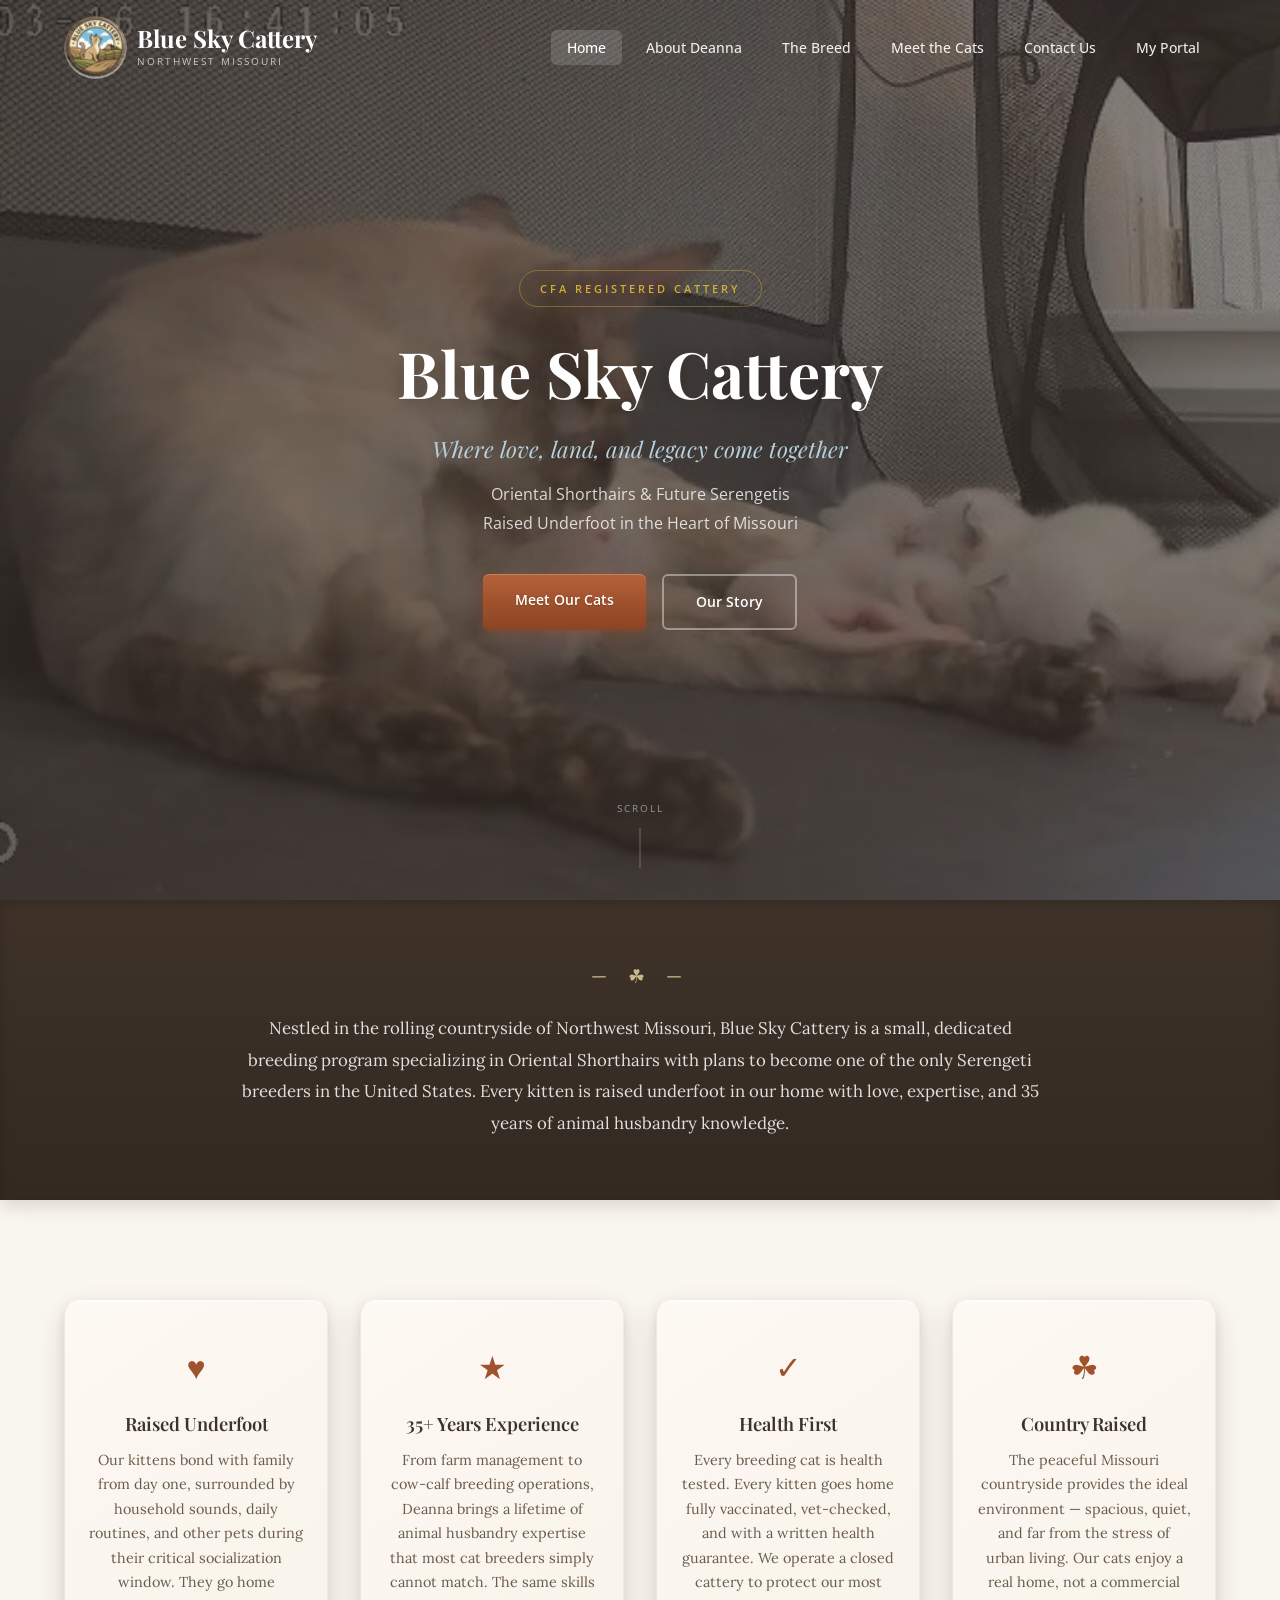
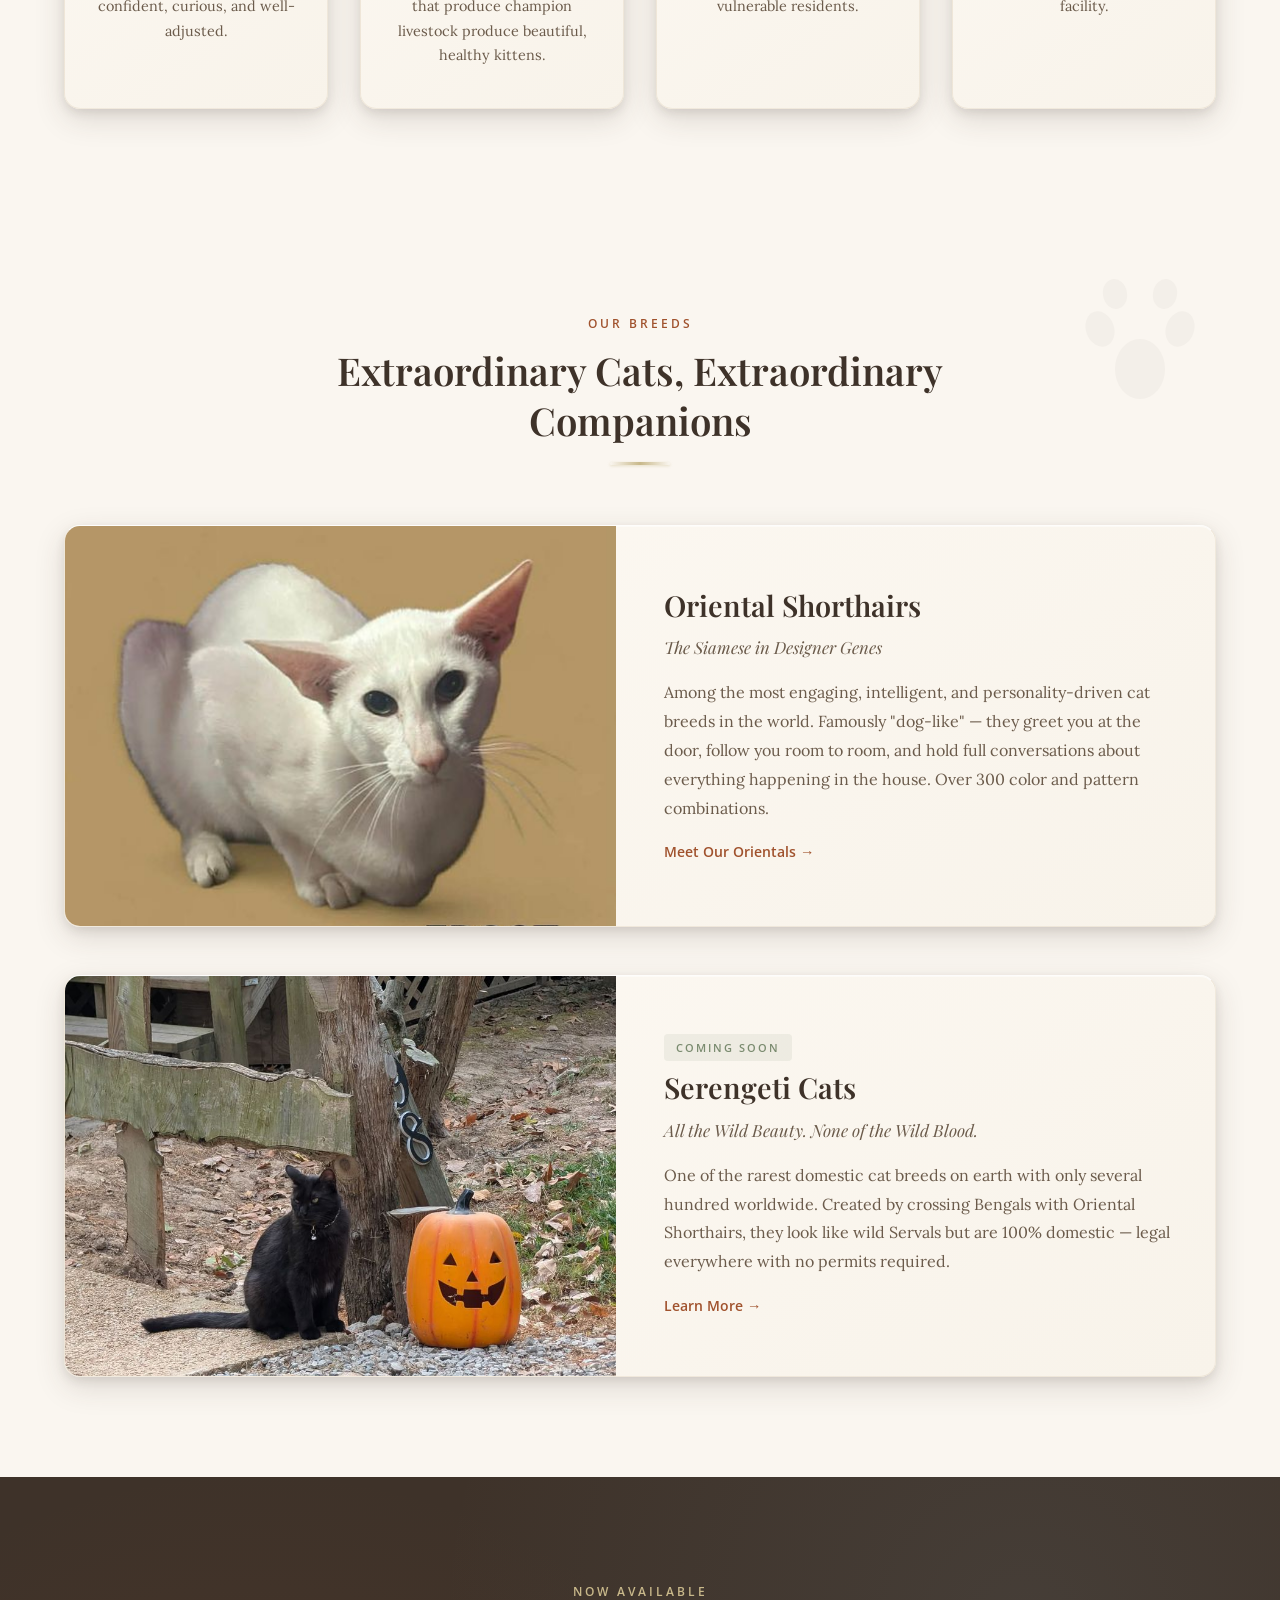
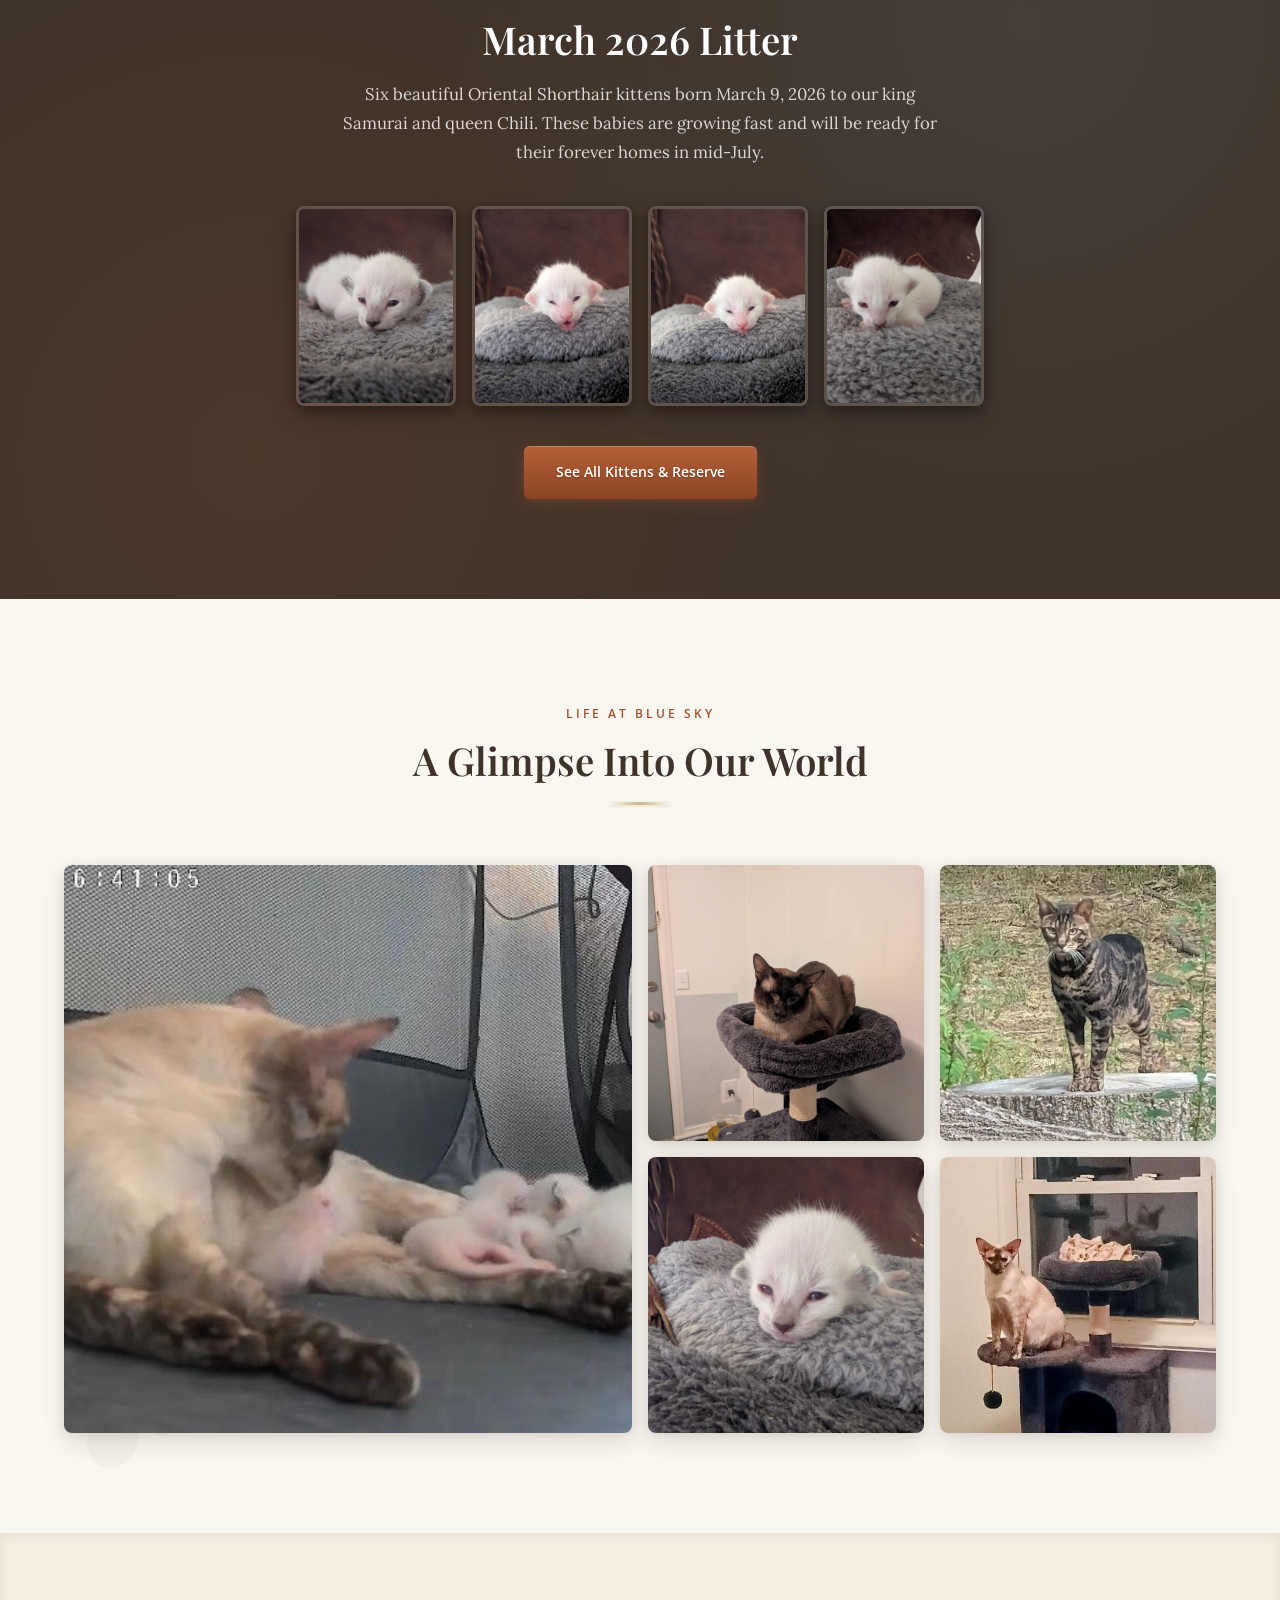
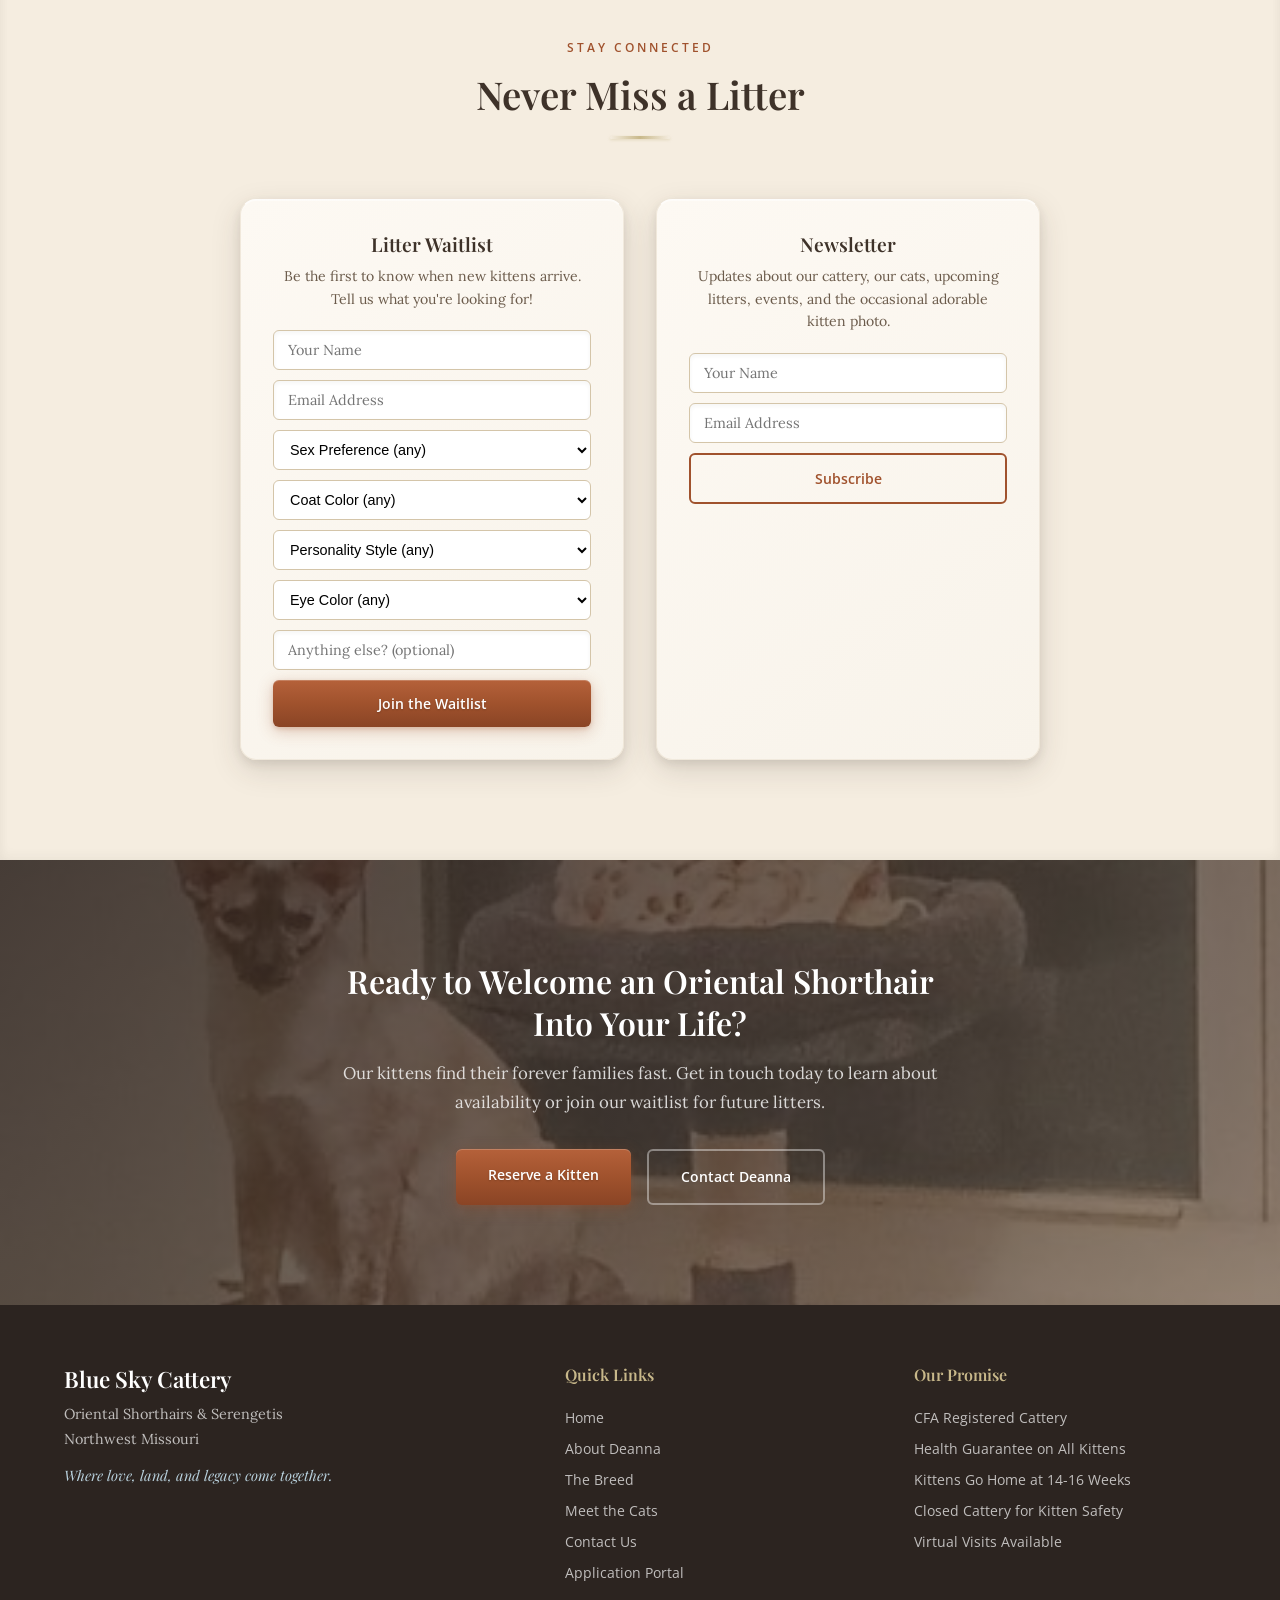
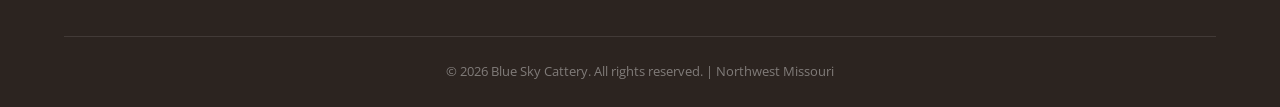
==== index.html @ bac8fae8 "Add kitten bios, fix reserve form for logged-in users, profile improvements Kitten bios: - Added bio" ====
<!DOCTYPE html>
<html lang="en">
<head>
    <meta charset="UTF-8">
    <meta name="viewport" content="width=device-width, initial-scale=1.0">
    <title>Blue Sky Cattery | Oriental Shorthairs & Serengetis | Northwest Missouri</title>
    <meta name="description" content="Blue Sky Cattery — CFA-registered Oriental Shorthair and Serengeti breeder in Northwest Missouri. Home-raised kittens with 35+ years of animal husbandry expertise.">
    <meta name="robots" content="index, follow">
    <link rel="canonical" href="https://blueskycattery.com/">

    <!-- Open Graph -->
    <meta property="og:type" content="website">
    <meta property="og:site_name" content="Blue Sky Cattery">
    <meta property="og:title" content="Blue Sky Cattery | Oriental Shorthairs & Serengetis | Northwest Missouri">
    <meta property="og:description" content="CFA-registered Oriental Shorthair and Serengeti breeder in Northwest Missouri. Home-raised kittens with 35+ years of animal husbandry expertise.">
    <meta property="og:url" content="https://blueskycattery.com/">
    <meta property="og:image" content="https://blueskycattery.com/Images/1773698028925.jpg">

    <!-- Twitter Card -->
    <meta name="twitter:card" content="summary_large_image">
    <meta name="twitter:title" content="Blue Sky Cattery | Oriental Shorthairs & Serengetis | Northwest Missouri">
    <meta name="twitter:description" content="CFA-registered Oriental Shorthair and Serengeti breeder in Northwest Missouri. Home-raised kittens with 35+ years of animal husbandry expertise.">
    <meta name="twitter:image" content="https://blueskycattery.com/Images/1773698028925.jpg">

    <!-- Structured Data -->
    <script type="application/ld+json">
    {
      "@context": "https://schema.org",
      "@type": "LocalBusiness",
      "name": "Blue Sky Cattery",
      "description": "CFA-registered Oriental Shorthair and Serengeti breeder in Northwest Missouri. Home-raised kittens with 35+ years of animal husbandry expertise.",
      "url": "https://blueskycattery.com/",
      "image": "https://blueskycattery.com/Images/1773698028925.jpg",
      "email": "kittens@blueskycattery.com",
      "address": {
        "@type": "PostalAddress",
        "addressRegion": "MO",
        "addressCountry": "US"
      },
      "areaServed": "Northwest Missouri",
      "founder": {
        "@type": "Person",
        "name": "Deanna"
      },
      "sameAs": []
    }
    </script>

    <link rel="icon" href="data:image/svg+xml,<svg xmlns='http://www.w3.org/2000/svg' viewBox='0 0 100 100'><text y='.9em' font-size='90'>🐾</text></svg>">
    <link rel="preconnect" href="https://fonts.googleapis.com">
    <link rel="preconnect" href="https://fonts.gstatic.com" crossorigin>
    <link href="https://fonts.googleapis.com/css2?family=Playfair+Display:ital,wght@0,400;0,600;0,700;1,400&family=Lora:ital,wght@0,400;0,500;0,600;1,400&family=Open+Sans:wght@300;400;500;600&display=swap" rel="stylesheet">
    <link rel="stylesheet" href="styles.css">
</head>
<body>

    <!-- Navigation -->
    <nav class="navbar" id="navbar">
        <div class="nav-container">
            <a href="index.html" class="nav-logo"><img src="Images/Logo-nav.png" alt="Blue Sky Cattery Logo" class="nav-logo-img"><div class="nav-logo-text">
                <span class="logo-text">Blue Sky Cattery</span>
                <span class="logo-sub">Northwest Missouri</span>
            </div></a>
            <button class="nav-toggle" id="navToggle" aria-label="Toggle navigation">
                <span></span><span></span><span></span>
            </button>
            <ul class="nav-menu" id="navMenu">
                <li><a href="index.html" class="active">Home</a></li>
                <li><a href="about.html">About Deanna</a></li>
                <li><a href="breed.html">The Breed</a></li>
                <li><a href="cats.html">Meet the Cats</a></li>
                <li><a href="contact.html">Contact Us</a></li>
                <li><a href="https://portal.blueskycattery.com" class="nav-portal">My Portal</a></li>
            </ul>
        </div>
    </nav>

    <!-- Hero Section -->
    <header class="hero">
        <div class="hero-overlay"></div>
        <div class="hero-content">
            <div class="hero-badge">CFA Registered Cattery</div>
            <h1>Blue Sky Cattery</h1>
            <p class="hero-tagline">Where love, land, and legacy come together</p>
            <p class="hero-sub">Oriental Shorthairs & Future Serengetis<br>Raised Underfoot in the Heart of Missouri</p>
            <div class="hero-buttons">
                <a href="cats.html" class="btn btn-primary">Meet Our Cats</a>
                <a href="about.html" class="btn btn-secondary">Our Story</a>
            </div>
        </div>
        <div class="hero-scroll">
            <span>Scroll</span>
            <div class="scroll-line"></div>
        </div>
    </header>

    <!-- Welcome Banner -->
    <section class="welcome-banner">
        <div class="container">
            <div class="welcome-content">
                <div class="wheat-icon">&mdash; &#9752; &mdash;</div>
                <p>Nestled in the rolling countryside of Northwest Missouri, Blue Sky Cattery is a small, dedicated breeding program specializing in Oriental Shorthairs with plans to become one of the only Serengeti breeders in the United States. Every kitten is raised underfoot in our home with love, expertise, and 35 years of animal husbandry knowledge.</p>
            </div>
        </div>
    </section>

    <!-- Quick Feature Cards -->
    <section class="features section">
        <div class="container">
            <div class="features-grid">
                <div class="feature-card">
                    <div class="feature-icon">&#9829;</div>
                    <h2>Raised Underfoot</h2>
                    <p>Our kittens bond with family from day one, surrounded by household sounds, daily routines, and other pets during their critical socialization window. They go home confident, curious, and well-adjusted.</p>
                </div>
                <div class="feature-card">
                    <div class="feature-icon">&#9733;</div>
                    <h2>35+ Years Experience</h2>
                    <p>From farm management to cow-calf breeding operations, Deanna brings a lifetime of animal husbandry expertise that most cat breeders simply cannot match. The same skills that produce champion livestock produce beautiful, healthy kittens.</p>
                </div>
                <div class="feature-card">
                    <div class="feature-icon">&#10003;</div>
                    <h2>Health First</h2>
                    <p>Every breeding cat is health tested. Every kitten goes home fully vaccinated, vet-checked, and with a written health guarantee. We operate a closed cattery to protect our most vulnerable residents.</p>
                </div>
                <div class="feature-card">
                    <div class="feature-icon">&#9752;</div>
                    <h2>Country Raised</h2>
                    <p>The peaceful Missouri countryside provides the ideal environment &mdash; spacious, quiet, and far from the stress of urban living. Our cats enjoy a real home, not a commercial facility.</p>
                </div>
            </div>
        </div>
    </section>

    <!-- Breeds Preview -->
    <section class="breeds-preview section">
        <div class="container">
            <div class="section-header">
                <span class="section-tag">Our Breeds</span>
                <h2>Extraordinary Cats, Extraordinary Companions</h2>
                <div class="section-divider"></div>
            </div>

            <div class="breed-cards">
                <div class="breed-preview-card">
                    <div class="breed-preview-img">
                        <img src="Images/FB_IMG_1773780193087.jpg" alt="Frost - White Oriental Shorthair" loading="lazy">
                    </div>
                    <div class="breed-preview-info">
                        <h3>Oriental Shorthairs</h3>
                        <p class="breed-subtitle-sm">The Siamese in Designer Genes</p>
                        <p>Among the most engaging, intelligent, and personality-driven cat breeds in the world. Famously "dog-like" &mdash; they greet you at the door, follow you room to room, and hold full conversations about everything happening in the house. Over 300 color and pattern combinations.</p>
                        <a href="cats.html" class="btn btn-text">Meet Our Orientals &rarr;</a>
                    </div>
                </div>

                <div class="breed-preview-card">
                    <div class="breed-preview-img">
                        <img src="Images/FB_IMG_1773780398778.jpg" alt="Bengal - Future Serengeti Program" loading="lazy">
                    </div>
                    <div class="breed-preview-info">
                        <span class="coming-soon-tag">Coming Soon</span>
                        <h3>Serengeti Cats</h3>
                        <p class="breed-subtitle-sm">All the Wild Beauty. None of the Wild Blood.</p>
                        <p>One of the rarest domestic cat breeds on earth with only several hundred worldwide. Created by crossing Bengals with Oriental Shorthairs, they look like wild Servals but are 100% domestic &mdash; legal everywhere with no permits required.</p>
                        <a href="cats.html#serengeti" class="btn btn-text">Learn More &rarr;</a>
                    </div>
                </div>
            </div>
        </div>
    </section>

    <!-- Current Litter Teaser -->
    <section class="litter-teaser section">
        <div class="litter-teaser-bg"></div>
        <div class="container">
            <div class="litter-teaser-content">
                <span class="section-tag light">Now Available</span>
                <h2>March 2026 Litter</h2>
                <p>Six beautiful Oriental Shorthair kittens born March 9, 2026 to our king Samurai and queen Chili. These babies are growing fast and will be ready for their forever homes in mid-July.</p>
                <div class="litter-teaser-images">
                    <img src="Images/PXL_20260317_165644165.PORTRAIT.jpg" alt="Kitten portrait" loading="lazy">
                    <img src="Images/PXL_20260317_165713726.PORTRAIT.jpg" alt="Kitten portrait" loading="lazy">
                    <img src="Images/PXL_20260317_165715552.PORTRAIT.jpg" alt="Kitten portrait" loading="lazy">
                    <img src="Images/PXL_20260317_165941623.MP.jpg" alt="Kitten on blanket" loading="lazy">
                </div>
                <a href="cats.html#kittens" class="btn btn-primary">See All Kittens & Reserve</a>
            </div>
        </div>
    </section>

    <!-- Quick Gallery -->
    <section class="home-gallery section">
        <div class="container">
            <div class="section-header">
                <span class="section-tag">Life at Blue Sky</span>
                <h2>A Glimpse Into Our World</h2>
                <div class="section-divider"></div>
            </div>
            <div class="gallery-grid">
                <div class="gallery-item gallery-large">
                    <img src="Images/1773698028925.jpg" alt="Mama Chili nursing her kittens" loading="lazy">
                </div>
                <div class="gallery-item">
                    <img src="Images/FB_IMG_1773780370495.jpg" alt="Cat on cat tree" loading="lazy">
                </div>
                <div class="gallery-item">
                    <img src="Images/FB_IMG_1773780386597.jpg" alt="Siamese cat relaxing" loading="lazy">
                </div>
                <div class="gallery-item">
                    <img src="Images/PXL_20260317_170018958.jpg" alt="Kitten close-up" loading="lazy">
                </div>
                <div class="gallery-item">
                    <img src="Images/FB_IMG_1773780348936.jpg" alt="Oriental Shorthair on cat tree" loading="lazy">
                </div>
            </div>
        </div>
    </section>

    <!-- Signup -->
    <section class="signup-section section section-alt">
        <div class="container">
            <div class="section-header">
                <span class="section-tag">Stay Connected</span>
                <h2>Never Miss a Litter</h2>
                <div class="section-divider"></div>
            </div>
            <div class="signup-grid">
                <div class="signup-card">
                    <h3>Litter Waitlist</h3>
                    <p>Be the first to know when new kittens arrive. Tell us what you're looking for!</p>
                    <form class="signup-form" onsubmit="return submitSignup(event, 'waitlist')">
                        <input type="text" name="name" placeholder="Your Name" required>
                        <input type="email" name="email" placeholder="Email Address" required>
                        <select name="sex_preference" style="width:100%;padding:10px 12px;border:1px solid #D4C5A9;border-radius:6px;font-size:.9rem;margin-bottom:10px;background:#fff">
                            <option value="">Sex Preference (any)</option>
                            <option value="male">Male</option>
                            <option value="female">Female</option>
                            <option value="no_preference">No Preference</option>
                        </select>
                        <select name="color_preference" style="width:100%;padding:10px 12px;border:1px solid #D4C5A9;border-radius:6px;font-size:.9rem;margin-bottom:10px;background:#fff">
                            <option value="">Coat Color (any)</option>
                            <optgroup label="Solid Colors">
                                <option value="black">Black / Ebony</option>
                                <option value="white">White</option>
                                <option value="grey">Grey (Blue)</option>
                                <option value="chocolate">Chocolate / Brown</option>
                                <option value="cinnamon">Cinnamon / Warm Brown</option>
                                <option value="cream">Cream / Buff</option>
                                <option value="red">Red / Orange</option>
                                <option value="lavender">Lavender / Lilac</option>
                            </optgroup>
                            <optgroup label="Patterns &amp; Markings">
                                <option value="striped">Striped / Tabby</option>
                                <option value="spotted">Spotted</option>
                                <option value="tuxedo">Tuxedo (black &amp; white)</option>
                                <option value="boots">Boots / Mittens (white paws)</option>
                                <option value="bicolor">Bicolor / Patches</option>
                                <option value="colorpoint">Siamese Points (dark face, ears, paws)</option>
                                <option value="tortie">Tortoiseshell / Calico</option>
                                <option value="smoke">Smoke (dark tips, light roots)</option>
                            </optgroup>
                            <option value="no_preference">No Preference &mdash; I love them all</option>
                        </select>
                        <select name="temperament_preference" style="width:100%;padding:10px 12px;border:1px solid #D4C5A9;border-radius:6px;font-size:.9rem;margin-bottom:10px;background:#fff">
                            <option value="">Personality Style (any)</option>
                            <option value="social_butterfly">Social Butterfly &mdash; loves everyone, greets every guest</option>
                            <option value="velcro">Velcro Cat &mdash; your shadow, bonded to their person</option>
                            <option value="playful">Chaos Agent &mdash; high energy, into everything, zero chill</option>
                            <option value="calm">Zen Master &mdash; relaxed, gentle, unbothered by life</option>
                            <option value="vocal">The Commentator &mdash; has opinions about everything, loudly</option>
                            <option value="sassy">The Diva &mdash; independent, dramatic, runs the house</option>
                            <option value="selective">Selective Socializer &mdash; loyal to their people, suspicious of strangers</option>
                            <option value="curious">The Inspector &mdash; investigates everything, must know all secrets</option>
                            <option value="moody">The Brooder &mdash; deep feelings, occasional attitude, secretly sweet</option>
                            <option value="no_preference">Surprise Me &mdash; I'll love whoever picks me</option>
                        </select>
                        <select name="eye_color_preference" style="width:100%;padding:10px 12px;border:1px solid #D4C5A9;border-radius:6px;font-size:.9rem;margin-bottom:10px;background:#fff">
                            <option value="">Eye Color (any)</option>
                            <option value="green">Green</option>
                            <option value="blue">Blue</option>
                            <option value="gold">Gold / Amber</option>
                            <option value="copper">Copper</option>
                            <option value="odd_eyed">Odd-Eyed (two different colors)</option>
                            <option value="no_preference">No Preference</option>
                        </select>
                        <input type="text" name="other_preference" placeholder="Anything else? (optional)" style="margin-bottom:10px">
                        <button type="submit" class="btn btn-primary" style="width:100%">Join the Waitlist</button>
                    </form>
                </div>
                <div class="signup-card">
                    <h3>Newsletter</h3>
                    <p>Updates about our cattery, our cats, upcoming litters, events, and the occasional adorable kitten photo.</p>
                    <form class="signup-form" onsubmit="return submitSignup(event, 'newsletter')">
                        <input type="text" name="name" placeholder="Your Name" required>
                        <input type="email" name="email" placeholder="Email Address" required>
                        <button type="submit" class="btn btn-secondary" style="width:100%;border-color:var(--color-rust);color:var(--color-rust)">Subscribe</button>
                    </form>
                </div>
            </div>
        </div>
    </section>

    <!-- CTA -->
    <section class="cta section">
        <div class="container">
            <div class="cta-content">
                <h2>Ready to Welcome an Oriental Shorthair Into Your Life?</h2>
                <p>Our kittens find their forever families fast. Get in touch today to learn about availability or join our waitlist for future litters.</p>
                <div class="cta-buttons">
                    <a href="cats.html#kittens" class="btn btn-primary">Reserve a Kitten</a>
                    <a href="contact.html" class="btn btn-secondary">Contact Deanna</a>
                </div>
            </div>
        </div>
    </section>

    <!-- Footer -->
    <footer class="footer">
        <div class="container">
            <div class="footer-grid">
                <div class="footer-brand">
                    <h3>Blue Sky Cattery</h3>
                    <p>Oriental Shorthairs & Serengetis<br>Northwest Missouri</p>
                    <p class="footer-tagline">Where love, land, and legacy come together.</p>
                </div>
                <div class="footer-links">
                    <h4>Quick Links</h4>
                    <ul>
                        <li><a href="index.html">Home</a></li>
                        <li><a href="about.html">About Deanna</a></li>
                        <li><a href="breed.html">The Breed</a></li>
                        <li><a href="cats.html">Meet the Cats</a></li>
                        <li><a href="contact.html">Contact Us</a></li>
                        <li><a href="https://portal.blueskycattery.com">Application Portal</a></li>
                    </ul>
                </div>
                <div class="footer-info">
                    <h4>Our Promise</h4>
                    <ul>
                        <li>CFA Registered Cattery</li>
                        <li>Health Guarantee on All Kittens</li>
                        <li>Kittens Go Home at 14-16 Weeks</li>
                        <li>Closed Cattery for Kitten Safety</li>
                        <li>Virtual Visits Available</li>
                    </ul>
                </div>
            </div>
            <div class="footer-bottom">
                <p>&copy; 2026 Blue Sky Cattery. All rights reserved. | Northwest Missouri</p>
            </div>
        </div>
    </footer>

    <script src="script.js?v=12"></script>

</body>
</html>
---- styles.css ----
/* ========================================
   Blue Sky Cattery - Country Breeder Theme
   ======================================== */

/* --- CSS Variables --- */
:root {
    --color-cream: #FAF6F0;
    --color-warm-white: #FDF9F3;
    --color-parchment: #F5EDE0;
    --color-tan: #D4C5A9;
    --color-wheat: #C8B88A;
    --color-brown: #6B5B4B;
    --color-dark-brown: #3E3229;
    --color-charcoal: #2C2420;
    --color-rust: #A0522D;
    --color-barn-red: #8B3A3A;
    --color-sage: #7A8B6F;
    --color-sky: #87A5B4;
    --color-sky-light: #B8D0DC;
    --color-gold: #B8960C;
    --color-gold-light: #D4AF37;

    --font-display: 'Playfair Display', Georgia, serif;
    --font-body: 'Lora', Georgia, serif;
    --font-ui: 'Open Sans', -apple-system, sans-serif;

    --shadow-sm: 0 2px 8px rgba(62, 50, 41, 0.1), 0 1px 3px rgba(62, 50, 41, 0.06);
    --shadow-md: 0 8px 24px rgba(62, 50, 41, 0.14), 0 2px 8px rgba(62, 50, 41, 0.08);
    --shadow-lg: 0 12px 40px rgba(62, 50, 41, 0.18), 0 4px 12px rgba(62, 50, 41, 0.1);
    --shadow-xl: 0 20px 60px rgba(62, 50, 41, 0.22), 0 8px 20px rgba(62, 50, 41, 0.12);
    --shadow-3d: 0 10px 30px rgba(62, 50, 41, 0.15), 0 4px 10px rgba(62, 50, 41, 0.1), inset 0 1px 0 rgba(255, 255, 255, 0.5);

    --radius: 8px;
    --radius-lg: 16px;
    --transition: 0.3s ease;
}

/* --- Reset & Base --- */
*, *::before, *::after {
    margin: 0;
    padding: 0;
    box-sizing: border-box;
}

html {
    scroll-behavior: smooth;
    font-size: 16px;
}

body {
    font-family: var(--font-body);
    color: var(--color-dark-brown);
    background: var(--color-cream);
    line-height: 1.7;
    -webkit-font-smoothing: antialiased;
}

img {
    max-width: 100%;
    height: auto;
    display: block;
}

/* ========================================
   CAT SILHOUETTES & DECORATIVE ELEMENTS
   ======================================== */

/* Paw prints scattered decoration */
.breeds-preview::before,
.home-gallery::before {
    content: '';
    position: absolute;
    top: 20px;
    right: 40px;
    width: 200px;
    height: 200px;
    opacity: 0.03;
    background-image: url("data:image/svg+xml,%3Csvg xmlns='http://www.w3.org/2000/svg' viewBox='0 0 200 200'%3E%3Cellipse cx='100' cy='140' rx='25' ry='30' fill='%233E3229'/%3E%3Cellipse cx='60' cy='100' rx='14' ry='18' fill='%233E3229' transform='rotate(-20 60 100)'/%3E%3Cellipse cx='140' cy='100' rx='14' ry='18' fill='%233E3229' transform='rotate(20 140 100)'/%3E%3Cellipse cx='75' cy='65' rx='12' ry='15' fill='%233E3229' transform='rotate(-10 75 65)'/%3E%3Cellipse cx='125' cy='65' rx='12' ry='15' fill='%233E3229' transform='rotate(10 125 65)'/%3E%3C/svg%3E");
    background-repeat: no-repeat;
    background-size: contain;
    pointer-events: none;
    z-index: 0;
}

.home-gallery::before {
    top: auto;
    bottom: 30px;
    left: 30px;
    right: auto;
    transform: rotate(25deg);
}

/* Ensure sections with decorations have position context */
.section {
    position: relative;
    overflow: hidden;
}

a {
    color: var(--color-rust);
    text-decoration: none;
    transition: color var(--transition);
}

a:hover {
    color: var(--color-barn-red);
}

h1, h2, h3, h4 {
    font-family: var(--font-display);
    font-weight: 600;
    line-height: 1.3;
}

.container {
    max-width: 1200px;
    margin: 0 auto;
    padding: 0 24px;
}

.section {
    padding: 100px 0;
}

.section-alt {
    background: var(--color-parchment);
    box-shadow: inset 0 4px 12px rgba(62, 50, 41, 0.04), inset 0 -4px 12px rgba(62, 50, 41, 0.04);
}

/* --- Section Headers --- */
.section-header {
    text-align: center;
    max-width: 700px;
    margin: 0 auto 60px;
}

.section-tag {
    display: inline-block;
    font-family: var(--font-ui);
    font-size: 0.75rem;
    font-weight: 600;
    letter-spacing: 3px;
    text-transform: uppercase;
    color: var(--color-rust);
    margin-bottom: 12px;
}

.section-tag.light {
    color: var(--color-wheat);
}

.section-header h2 {
    font-size: 2.4rem;
    color: var(--color-dark-brown);
    margin-bottom: 16px;
}

.section-divider {
    width: 60px;
    height: 3px;
    background: linear-gradient(90deg, transparent, var(--color-wheat), transparent);
    margin: 0 auto 20px;
    border-radius: 2px;
    box-shadow: 0 1px 3px rgba(200, 184, 138, 0.4);
}

.section-desc {
    font-size: 1.05rem;
    color: var(--color-brown);
    line-height: 1.8;
}

/* ========================================
   NAVIGATION
   ======================================== */
.navbar {
    position: fixed;
    top: 0;
    left: 0;
    right: 0;
    z-index: 1000;
    padding: 16px 0;
    transition: all var(--transition);
}

.navbar:not(.navbar-solid) {
    background: transparent;
}

.navbar-solid,
.navbar-scrolled {
    background: rgba(250, 246, 240, 0.95);
    backdrop-filter: blur(12px);
    box-shadow: 0 4px 20px rgba(62, 50, 41, 0.1), 0 1px 3px rgba(62, 50, 41, 0.06);
    padding: 10px 0;
    border-bottom: 1px solid rgba(212, 197, 169, 0.2);
}

.nav-container {
    max-width: 1200px;
    margin: 0 auto;
    padding: 0 24px;
    display: flex;
    align-items: center;
    justify-content: space-between;
}

.nav-logo {
    display: flex;
    flex-direction: row;
    align-items: center;
    gap: 10px;
    text-decoration: none;
}

.nav-logo-img {
    width: 63px;
    height: 63px;
    border-radius: 50%;
}

.nav-logo-text {
    display: flex;
    flex-direction: column;
}

.logo-text {
    font-family: var(--font-display);
    font-size: 1.5rem;
    font-weight: 700;
    color: var(--color-dark-brown);
    line-height: 1.2;
    transition: color var(--transition);
}

.navbar:not(.navbar-solid):not(.navbar-scrolled) .logo-text {
    color: #fff;
}

.logo-sub {
    font-family: var(--font-ui);
    font-size: 0.65rem;
    letter-spacing: 2px;
    text-transform: uppercase;
    color: var(--color-wheat);
    transition: color var(--transition);
}

.navbar:not(.navbar-solid):not(.navbar-scrolled) .logo-sub {
    color: rgba(255,255,255,0.7);
}

.nav-menu {
    display: flex;
    list-style: none;
    gap: 8px;
}

.nav-menu a {
    font-family: var(--font-ui);
    font-size: 0.9rem;
    font-weight: 500;
    color: var(--color-dark-brown);
    padding: 8px 16px;
    border-radius: 6px;
    transition: all var(--transition);
    text-decoration: none;
}

.navbar:not(.navbar-solid):not(.navbar-scrolled) .nav-menu a {
    color: rgba(255,255,255,0.9);
}

.nav-menu a:hover,
.nav-menu a.active {
    color: var(--color-rust);
    background: rgba(160, 82, 45, 0.08);
}

.navbar:not(.navbar-solid):not(.navbar-scrolled) .nav-menu a:hover,
.navbar:not(.navbar-solid):not(.navbar-scrolled) .nav-menu a.active {
    color: #fff;
    background: rgba(255,255,255,0.15);
}

/* Mobile Nav Toggle */
.nav-toggle {
    display: none;
    flex-direction: column;
    gap: 5px;
    background: none;
    border: none;
    cursor: pointer;
    padding: 8px;
}

.nav-toggle span {
    width: 24px;
    height: 2px;
    background: var(--color-dark-brown);
    transition: all var(--transition);
}

.navbar:not(.navbar-solid):not(.navbar-scrolled) .nav-toggle span {
    background: #fff;
}

.nav-toggle.nav-active span:nth-child(1) {
    transform: rotate(45deg) translate(5px, 5px);
}
.nav-toggle.nav-active span:nth-child(2) {
    opacity: 0;
}
.nav-toggle.nav-active span:nth-child(3) {
    transform: rotate(-45deg) translate(5px, -5px);
}

/* ========================================
   HERO (Home Page)
   ======================================== */
.hero {
    position: relative;
    min-height: 100vh;
    display: flex;
    align-items: center;
    justify-content: center;
    background:
        linear-gradient(135deg, rgba(44, 36, 32, 0.6), rgba(107, 91, 75, 0.4)),
        url('Images/1773698028925.jpg') center/cover no-repeat;
    overflow: hidden;
}

.hero-overlay {
    position: absolute;
    inset: 0;
    background: linear-gradient(
        180deg,
        rgba(44, 36, 32, 0.3) 0%,
        rgba(44, 36, 32, 0.2) 50%,
        rgba(44, 36, 32, 0.5) 100%
    );
}

.hero-content {
    position: relative;
    z-index: 2;
    text-align: center;
    color: #fff;
    padding: 0 24px;
    max-width: 800px;
}

.hero-logo {
    width: 150px;
    height: 150px;
    border-radius: 50%;
    margin-bottom: 20px;
    box-shadow: 0 4px 20px rgba(0,0,0,0.3);
}

.hero-badge {
    display: inline-block;
    font-family: var(--font-ui);
    font-size: 0.7rem;
    font-weight: 600;
    letter-spacing: 3px;
    text-transform: uppercase;
    color: var(--color-gold-light);
    border: 1px solid rgba(212, 175, 55, 0.4);
    padding: 8px 20px;
    border-radius: 30px;
    margin-bottom: 24px;
}

.hero h1 {
    font-size: 4rem;
    font-weight: 700;
    margin-bottom: 16px;
    text-shadow: 0 2px 20px rgba(0,0,0,0.3);
}

.hero-tagline {
    font-family: var(--font-display);
    font-style: italic;
    font-size: 1.4rem;
    color: var(--color-sky-light);
    margin-bottom: 12px;
}

.hero-sub {
    font-family: var(--font-ui);
    font-size: 1rem;
    color: rgba(255,255,255,0.8);
    margin-bottom: 36px;
    line-height: 1.8;
}

.hero-buttons {
    display: flex;
    gap: 16px;
    justify-content: center;
    flex-wrap: wrap;
}

.hero-scroll {
    position: absolute;
    bottom: 32px;
    left: 50%;
    transform: translateX(-50%);
    z-index: 2;
    text-align: center;
    color: rgba(255,255,255,0.5);
}

.hero-scroll span {
    font-family: var(--font-ui);
    font-size: 0.65rem;
    letter-spacing: 2px;
    text-transform: uppercase;
}

.scroll-line {
    width: 1px;
    height: 40px;
    background: rgba(255,255,255,0.3);
    margin: 8px auto 0;
    animation: scrollPulse 2s ease-in-out infinite;
}

@keyframes scrollPulse {
    0%, 100% { opacity: 0.3; transform: scaleY(0.6); }
    50% { opacity: 1; transform: scaleY(1); }
}

/* ========================================
   PAGE HEADERS (sub-pages)
   ======================================== */
.page-header {
    position: relative;
    padding: 160px 0 80px;
    text-align: center;
    color: #fff;
    background:
        linear-gradient(135deg, rgba(44, 36, 32, 0.7), rgba(107, 91, 75, 0.5)),
        url('Images/FB_IMG_1773780370495.jpg') center/cover no-repeat;
}

.page-header-cats {
    background-image:
        linear-gradient(135deg, rgba(44, 36, 32, 0.7), rgba(107, 91, 75, 0.5)),
        url('Images/FB_IMG_1773780193087.jpg');
    background-size: cover;
    background-position: center;
}

.page-header-contact {
    background-image:
        linear-gradient(135deg, rgba(44, 36, 32, 0.7), rgba(107, 91, 75, 0.5)),
        url('Images/FB_IMG_1773780386597.jpg');
    background-size: cover;
    background-position: center;
}

.page-header-overlay {
    position: absolute;
    inset: 0;
    background: linear-gradient(180deg, rgba(44, 36, 32, 0.2), rgba(44, 36, 32, 0.4));
}

.page-header .container {
    position: relative;
    z-index: 2;
}

.page-header h1 {
    font-size: 3rem;
    margin-bottom: 12px;
    text-shadow: 0 2px 20px rgba(0,0,0,0.3);
}

.page-header p {
    font-family: var(--font-ui);
    font-size: 1.1rem;
    color: rgba(255,255,255,0.8);
}

/* ========================================
   BUTTONS
   ======================================== */
.btn {
    display: inline-block;
    font-family: var(--font-ui);
    font-size: 0.9rem;
    font-weight: 600;
    padding: 14px 32px;
    border-radius: 6px;
    border: none;
    cursor: pointer;
    transition: all var(--transition);
    text-decoration: none;
    text-align: center;
}

.btn-primary {
    background: linear-gradient(180deg, #B5613A 0%, var(--color-rust) 50%, #8A4425 100%);
    color: #fff;
    box-shadow: 0 4px 16px rgba(160, 82, 45, 0.3), 0 2px 4px rgba(160, 82, 45, 0.2), inset 0 1px 0 rgba(255, 255, 255, 0.2);
    text-shadow: 0 1px 2px rgba(0, 0, 0, 0.2);
}

.btn-primary:hover {
    background: linear-gradient(180deg, #A0522D 0%, var(--color-barn-red) 50%, #722E2E 100%);
    color: #fff;
    transform: translateY(-3px);
    box-shadow: 0 8px 28px rgba(160, 82, 45, 0.4), 0 4px 8px rgba(160, 82, 45, 0.25), inset 0 1px 0 rgba(255, 255, 255, 0.2);
}

.btn-primary:active {
    transform: translateY(-1px);
    box-shadow: 0 2px 8px rgba(160, 82, 45, 0.3), inset 0 2px 4px rgba(0, 0, 0, 0.1);
}

.btn-secondary {
    background: transparent;
    color: var(--color-dark-brown);
    border: 2px solid var(--color-wheat);
}

.hero .btn-secondary {
    color: #fff;
    border-color: rgba(255,255,255,0.4);
}

.btn-secondary:hover {
    background: var(--color-wheat);
    color: var(--color-dark-brown);
    border-color: var(--color-wheat);
}

.btn-text {
    padding: 0;
    color: var(--color-rust);
    font-family: var(--font-ui);
    font-weight: 600;
    font-size: 0.9rem;
    background: none;
}

.btn-text:hover {
    color: var(--color-barn-red);
}

.btn-reserve {
    background: linear-gradient(180deg, #8B9E80 0%, var(--color-sage) 50%, #657A5A 100%);
    color: #fff;
    width: 100%;
    font-family: var(--font-ui);
    font-weight: 600;
    font-size: 0.9rem;
    padding: 12px 24px;
    border-radius: 6px;
    border: none;
    cursor: pointer;
    transition: all 0.4s cubic-bezier(0.25, 0.46, 0.45, 0.94);
    box-shadow: 0 4px 12px rgba(122, 139, 111, 0.25), inset 0 1px 0 rgba(255, 255, 255, 0.2);
    text-shadow: 0 1px 2px rgba(0, 0, 0, 0.15);
}

.btn-reserve:hover {
    background: linear-gradient(180deg, #7A8B6F 0%, #627A57 50%, #516A46 100%);
    transform: translateY(-3px);
    box-shadow: 0 8px 24px rgba(122, 139, 111, 0.35), inset 0 1px 0 rgba(255, 255, 255, 0.2);
}

.btn-full {
    width: 100%;
}

/* ========================================
   WELCOME BANNER
   ======================================== */
.welcome-banner {
    background: linear-gradient(180deg, #3E3229 0%, #332920 100%);
    padding: 60px 0;
    box-shadow: inset 0 4px 12px rgba(0, 0, 0, 0.15), 0 4px 20px rgba(62, 50, 41, 0.2);
}

.welcome-content {
    text-align: center;
    max-width: 800px;
    margin: 0 auto;
}

.wheat-icon {
    font-size: 1.2rem;
    color: var(--color-wheat);
    margin-bottom: 20px;
    letter-spacing: 8px;
}

.welcome-content p {
    color: rgba(255,255,255,0.85);
    font-size: 1.05rem;
    line-height: 1.9;
}

/* ========================================
   FEATURES (Home)
   ======================================== */
.features-grid {
    display: grid;
    grid-template-columns: repeat(4, 1fr);
    gap: 32px;
}

.feature-card {
    text-align: center;
    padding: 40px 24px;
    background: linear-gradient(145deg, var(--color-warm-white) 0%, #F8F3EA 100%);
    border-radius: var(--radius-lg);
    border: 1px solid rgba(212, 197, 169, 0.3);
    border-top: 1px solid rgba(255, 255, 255, 0.8);
    box-shadow: var(--shadow-3d);
    transition: all 0.4s cubic-bezier(0.25, 0.46, 0.45, 0.94);
}

.feature-card:hover {
    transform: translateY(-8px) scale(1.02);
    box-shadow: 0 20px 50px rgba(62, 50, 41, 0.2), 0 8px 20px rgba(62, 50, 41, 0.12), inset 0 1px 0 rgba(255, 255, 255, 0.6);
}

.feature-icon {
    font-size: 2rem;
    color: var(--color-rust);
    margin-bottom: 16px;
}

.feature-card h2,
.feature-card h3 {
    font-size: 1.15rem;
    margin-bottom: 12px;
    color: var(--color-dark-brown);
}

.feature-card p {
    font-size: 0.9rem;
    color: var(--color-brown);
    line-height: 1.7;
}

/* ========================================
   BREED PREVIEWS (Home)
   ======================================== */
.breed-cards {
    display: flex;
    flex-direction: column;
    gap: 48px;
}

.breed-preview-card {
    display: grid;
    grid-template-columns: 1fr 1fr;
    gap: 48px;
    align-items: center;
    background: linear-gradient(145deg, var(--color-warm-white) 0%, #F8F3EA 100%);
    border-radius: var(--radius-lg);
    overflow: hidden;
    border: 1px solid rgba(212, 197, 169, 0.3);
    border-top: 1px solid rgba(255, 255, 255, 0.8);
    box-shadow: var(--shadow-3d);
    transition: all 0.4s cubic-bezier(0.25, 0.46, 0.45, 0.94);
}

.breed-preview-card:hover {
    box-shadow: 0 20px 50px rgba(62, 50, 41, 0.2), 0 8px 20px rgba(62, 50, 41, 0.12);
    transform: translateY(-4px);
}

.breed-preview-img {
    height: 400px;
    overflow: hidden;
}

.breed-preview-img img {
    width: 100%;
    height: 100%;
    object-fit: cover;
    transition: transform 0.6s ease;
}

.breed-preview-card:hover .breed-preview-img img {
    transform: scale(1.05);
}

.breed-preview-info {
    padding: 40px 40px 40px 0;
}

.breed-subtitle-sm {
    font-family: var(--font-display);
    font-style: italic;
    color: var(--color-rust);
    margin-bottom: 16px;
    font-size: 1.05rem;
}

.breed-preview-info h3 {
    font-size: 1.8rem;
    margin-bottom: 8px;
}

.breed-preview-info p {
    color: var(--color-brown);
    margin-bottom: 16px;
    line-height: 1.8;
}

.coming-soon-tag {
    display: inline-block;
    font-family: var(--font-ui);
    font-size: 0.7rem;
    font-weight: 600;
    letter-spacing: 2px;
    text-transform: uppercase;
    color: var(--color-sage);
    background: rgba(122, 139, 111, 0.1);
    padding: 4px 12px;
    border-radius: 4px;
    margin-bottom: 8px;
}

/* ========================================
   LITTER TEASER (Home)
   ======================================== */
.litter-teaser {
    position: relative;
    background: var(--color-dark-brown);
    overflow: hidden;
}

.litter-teaser-bg {
    position: absolute;
    inset: 0;
    background:
        radial-gradient(circle at 20% 80%, rgba(160, 82, 45, 0.15), transparent 50%),
        radial-gradient(circle at 80% 20%, rgba(135, 165, 180, 0.1), transparent 50%);
}

.litter-teaser-content {
    position: relative;
    text-align: center;
    color: #fff;
    z-index: 2;
}

.litter-teaser h2 {
    font-size: 2.4rem;
    margin-bottom: 16px;
}

.litter-teaser p {
    color: rgba(255,255,255,0.8);
    max-width: 600px;
    margin: 0 auto 40px;
    font-size: 1.05rem;
}

.litter-teaser-images {
    display: flex;
    gap: 16px;
    justify-content: center;
    margin-bottom: 40px;
    flex-wrap: wrap;
}

.litter-teaser-images img {
    width: 160px;
    height: 200px;
    object-fit: cover;
    border-radius: var(--radius);
    border: 3px solid rgba(255,255,255,0.15);
    box-shadow: 0 8px 24px rgba(0, 0, 0, 0.3), 0 3px 8px rgba(0, 0, 0, 0.2);
    transition: all 0.4s cubic-bezier(0.25, 0.46, 0.45, 0.94);
}

.litter-teaser-images img:hover {
    transform: scale(1.08) translateY(-4px);
    box-shadow: 0 16px 40px rgba(0, 0, 0, 0.4), 0 6px 16px rgba(0, 0, 0, 0.25);
}

/* ========================================
   BREED PAGE
   ======================================== */
.page-header-breed {
    background-image:
        linear-gradient(135deg, rgba(44, 36, 32, 0.7), rgba(107, 91, 75, 0.5)),
        url('Images/FB_IMG_1773780212790.jpg');
    background-size: cover;
    background-position: center;
}

.breed-intro-grid {
    display: grid;
    grid-template-columns: 1.3fr 1fr;
    gap: 60px;
    align-items: center;
}

.breed-intro-text h2 {
    font-size: 2rem;
    margin-bottom: 20px;
}

.breed-intro-text p {
    color: var(--color-brown);
    margin-bottom: 16px;
    line-height: 1.8;
}

.breed-intro-image img {
    border-radius: var(--radius-lg);
    box-shadow: var(--shadow-lg);
}

.trait-grid {
    display: grid;
    grid-template-columns: repeat(3, 1fr);
    gap: 28px;
}

.trait-card {
    background: #fff;
    padding: 32px;
    border-radius: var(--radius-lg);
    border: 1px solid rgba(212, 197, 169, 0.3);
    transition: all var(--transition);
}

.trait-card:hover {
    transform: translateY(-4px);
    box-shadow: var(--shadow-md);
}

.trait-card-icon {
    font-size: 2rem;
    margin-bottom: 12px;
}

.trait-card h3 {
    font-size: 1.15rem;
    margin-bottom: 10px;
    color: var(--color-dark-brown);
}

.trait-card p {
    font-size: 0.92rem;
    color: var(--color-brown);
    line-height: 1.7;
}

.match-grid {
    display: grid;
    grid-template-columns: 1fr 1fr;
    gap: 32px;
}

.match-card {
    padding: 36px;
    border-radius: var(--radius-lg);
}

.match-yes {
    background: rgba(122, 139, 111, 0.06);
    border: 1px solid rgba(122, 139, 111, 0.2);
}

.match-no {
    background: rgba(139, 58, 58, 0.04);
    border: 1px solid rgba(139, 58, 58, 0.15);
}

.match-card h3 {
    font-size: 1.3rem;
    margin-bottom: 20px;
}

.match-yes h3 { color: var(--color-sage); }
.match-no h3 { color: var(--color-barn-red); }

.match-card ul {
    list-style: none;
}

.match-card li {
    padding: 8px 0;
    padding-left: 24px;
    position: relative;
    font-size: 0.92rem;
    color: var(--color-brown);
    line-height: 1.6;
}

.match-yes li::before {
    content: '\2713';
    position: absolute;
    left: 0;
    color: var(--color-sage);
    font-weight: 700;
}

.match-no li::before {
    content: '\2717';
    position: absolute;
    left: 0;
    color: var(--color-barn-red);
    font-weight: 700;
}

.facts-grid {
    display: grid;
    grid-template-columns: repeat(2, 1fr);
    gap: 20px;
    max-width: 900px;
    margin: 0 auto;
}

.fact-item {
    display: flex;
    flex-direction: column;
    padding: 20px 24px;
    background: #fff;
    border-radius: var(--radius);
    border: 1px solid rgba(212, 197, 169, 0.3);
}

.fact-item strong {
    font-family: var(--font-ui);
    font-size: 0.8rem;
    text-transform: uppercase;
    letter-spacing: 1px;
    color: var(--color-rust);
    margin-bottom: 4px;
}

.fact-item span {
    font-size: 0.92rem;
    color: var(--color-brown);
}

.health-grid {
    display: grid;
    grid-template-columns: 1fr 1fr;
    gap: 32px;
}

.health-card {
    background: var(--color-warm-white);
    padding: 36px;
    border-radius: var(--radius-lg);
    border: 1px solid rgba(212, 197, 169, 0.3);
}

.health-card h3 {
    font-size: 1.15rem;
    margin-bottom: 16px;
    color: var(--color-dark-brown);
}

.health-card p {
    font-size: 0.92rem;
    color: var(--color-brown);
    line-height: 1.7;
    margin-bottom: 12px;
}

.health-card ul {
    list-style: none;
    margin-top: 12px;
}

.health-card li {
    padding: 6px 0;
    padding-left: 20px;
    position: relative;
    font-size: 0.9rem;
    color: var(--color-brown);
    line-height: 1.6;
}

.health-card li::before {
    content: '\2022';
    position: absolute;
    left: 0;
    color: var(--color-rust);
    font-weight: 700;
}

@media (max-width: 768px) {
    .breed-intro-grid {
        grid-template-columns: 1fr;
        gap: 32px;
    }
    .trait-grid {
        grid-template-columns: 1fr;
    }
    .match-grid {
        grid-template-columns: 1fr;
    }
    .facts-grid {
        grid-template-columns: 1fr;
    }
    .health-grid {
        grid-template-columns: 1fr;
    }
}

/* ========================================
   GALLERY
   ======================================== */
.gallery-grid {
    display: grid;
    grid-template-columns: repeat(4, 1fr);
    gap: 16px;
}

.gallery-item {
    border-radius: var(--radius);
    overflow: hidden;
    aspect-ratio: 1;
    box-shadow: var(--shadow-md);
    transition: all 0.4s cubic-bezier(0.25, 0.46, 0.45, 0.94);
}

.gallery-item:hover {
    box-shadow: 0 16px 40px rgba(62, 50, 41, 0.22), 0 6px 16px rgba(62, 50, 41, 0.12);
    transform: translateY(-4px);
}

.gallery-item.gallery-large {
    grid-column: span 2;
    grid-row: span 2;
}

.gallery-item img {
    width: 100%;
    height: 100%;
    object-fit: cover;
    transition: transform 0.6s ease;
}

.gallery-item:hover img {
    transform: scale(1.08);
}

/* ========================================
   CTA
   ======================================== */
.cta {
    background:
        linear-gradient(135deg, rgba(44, 36, 32, 0.85), rgba(107, 91, 75, 0.7)),
        url('Images/FB_IMG_1773780348936.jpg') center/cover no-repeat;
}

.cta-content {
    text-align: center;
    color: #fff;
    max-width: 600px;
    margin: 0 auto;
}

.cta h2 {
    font-size: 2rem;
    margin-bottom: 16px;
}

.cta p {
    color: rgba(255,255,255,0.8);
    margin-bottom: 32px;
    font-size: 1.05rem;
}

.cta-buttons {
    display: flex;
    gap: 16px;
    justify-content: center;
    flex-wrap: wrap;
}

.cta .btn-secondary {
    color: #fff;
    border-color: rgba(255,255,255,0.4);
}

/* ========================================
   ABOUT PAGE
   ======================================== */
.about-grid {
    display: grid;
    grid-template-columns: 1fr 1.2fr;
    gap: 60px;
    align-items: start;
}

.about-image {
    position: relative;
}

.about-image img {
    border-radius: var(--radius-lg);
    box-shadow: 0 16px 50px rgba(62, 50, 41, 0.25), 0 6px 16px rgba(62, 50, 41, 0.12);
    width: 100%;
    transition: transform 0.5s ease, box-shadow 0.5s ease;
}

.about-image img:hover {
    transform: scale(1.02) translateY(-4px);
    box-shadow: 0 24px 60px rgba(62, 50, 41, 0.3), 0 8px 20px rgba(62, 50, 41, 0.15);
}

.image-accent {
    position: absolute;
    bottom: -16px;
    right: -16px;
    width: 80%;
    height: 80%;
    border: 2px solid var(--color-wheat);
    border-radius: var(--radius-lg);
    z-index: -1;
}

.about-text h2 {
    font-size: 2rem;
    margin-bottom: 20px;
}

.about-text p {
    margin-bottom: 16px;
    color: var(--color-brown);
    line-height: 1.8;
}

/* Journey Section */
.journey-content {
    display: grid;
    grid-template-columns: 1.2fr 1fr;
    gap: 60px;
    align-items: center;
}

/* Deanna Photo Gallery */
.deanna-gallery {
    display: grid;
    grid-template-columns: repeat(3, 1fr);
    gap: 24px;
}

.deanna-gallery-item {
    text-align: center;
}

.deanna-gallery-item img {
    width: 100%;
    height: 300px;
    object-fit: cover;
    border-radius: var(--radius-lg);
    box-shadow: 0 8px 24px rgba(62, 50, 41, 0.2), 0 3px 8px rgba(62, 50, 41, 0.1);
    transition: all 0.4s cubic-bezier(0.25, 0.46, 0.45, 0.94);
}

.deanna-gallery-item:hover img {
    transform: scale(1.03) translateY(-4px);
    box-shadow: 0 16px 40px rgba(62, 50, 41, 0.25), 0 6px 16px rgba(62, 50, 41, 0.12);
}

.deanna-gallery-item p {
    font-family: var(--font-ui);
    font-size: 0.85rem;
    color: var(--color-brown);
    margin-top: 10px;
    font-style: italic;
}

@media (max-width: 768px) {
    .deanna-gallery {
        grid-template-columns: repeat(2, 1fr);
        gap: 16px;
    }
    .deanna-gallery-item img {
        height: 200px;
    }
}

@media (max-width: 480px) {
    .deanna-gallery {
        grid-template-columns: 1fr;
    }
}

.journey-text h2 {
    font-size: 2rem;
    margin-bottom: 20px;
}

.journey-text p {
    color: var(--color-brown);
    margin-bottom: 16px;
    line-height: 1.8;
}

.journey-image img {
    border-radius: var(--radius-lg);
    box-shadow: var(--shadow-lg);
}

/* Philosophy */
.philosophy-grid {
    display: grid;
    grid-template-columns: repeat(3, 1fr);
    gap: 32px;
}

.philosophy-card {
    background: linear-gradient(145deg, var(--color-warm-white) 0%, #F8F3EA 100%);
    padding: 36px;
    border-radius: var(--radius-lg);
    border: 1px solid rgba(212, 197, 169, 0.3);
    border-top: 1px solid rgba(255, 255, 255, 0.8);
    box-shadow: var(--shadow-3d);
    transition: all 0.4s cubic-bezier(0.25, 0.46, 0.45, 0.94);
}

.philosophy-card:hover {
    transform: translateY(-6px) scale(1.01);
    box-shadow: 0 20px 50px rgba(62, 50, 41, 0.2), 0 8px 20px rgba(62, 50, 41, 0.12);
}

.philosophy-card h3 {
    font-size: 1.15rem;
    margin-bottom: 12px;
    color: var(--color-rust);
}

.philosophy-card p {
    font-size: 0.92rem;
    color: var(--color-brown);
    line-height: 1.7;
}

/* Vision */
.vision-text {
    max-width: 800px;
    margin: 0 auto;
}

.vision-text p {
    color: var(--color-brown);
    margin-bottom: 16px;
    line-height: 1.8;
    font-size: 1.05rem;
}

/* ========================================
   CATS PAGE - BREED DETAIL
   ======================================== */
.breed-detail-grid {
    display: grid;
    grid-template-columns: 1.3fr 1fr;
    gap: 60px;
    align-items: start;
}

.breed-detail-reverse {
    grid-template-columns: 1fr 1.3fr;
    direction: rtl;
}

.breed-detail-reverse > * {
    direction: ltr;
}

.breed-subtitle-lg {
    font-family: var(--font-display);
    font-style: italic;
    color: var(--color-rust);
    font-size: 1.15rem;
    margin-bottom: 20px;
}

.breed-detail-info h2 {
    font-size: 2.2rem;
    margin-bottom: 8px;
}

.breed-detail-info p {
    color: var(--color-brown);
    margin-bottom: 16px;
    line-height: 1.8;
}

.breed-detail-images {
    display: flex;
    flex-direction: column;
    gap: 20px;
}

.breed-detail-images img {
    border-radius: var(--radius-lg);
    box-shadow: var(--shadow-md);
}

.breed-stats {
    display: flex;
    gap: 32px;
    margin: 28px 0;
}

.stat {
    text-align: center;
}

.stat-number {
    display: block;
    font-family: var(--font-display);
    font-size: 2rem;
    font-weight: 700;
    color: var(--color-rust);
}

.stat-label {
    font-family: var(--font-ui);
    font-size: 0.75rem;
    text-transform: uppercase;
    letter-spacing: 1px;
    color: var(--color-brown);
}

.breed-traits {
    display: flex;
    flex-wrap: wrap;
    gap: 8px;
    margin-top: 20px;
}

.trait {
    font-family: var(--font-ui);
    font-size: 0.8rem;
    font-weight: 500;
    padding: 6px 14px;
    background: rgba(160, 82, 45, 0.08);
    color: var(--color-rust);
    border-radius: 20px;
    border: 1px solid rgba(160, 82, 45, 0.15);
}

/* Serengeti Comparison */
.serengeti-comparison {
    margin-top: 32px;
    padding: 28px;
    background: var(--color-warm-white);
    border-radius: var(--radius-lg);
    border: 1px solid rgba(212, 197, 169, 0.3);
}

.section-alt .serengeti-comparison {
    background: #fff;
}

.serengeti-comparison h4 {
    font-size: 1.1rem;
    margin-bottom: 20px;
    text-align: center;
}

.comparison-grid {
    display: grid;
    grid-template-columns: 1fr 1fr;
    gap: 20px;
}

.comp-item {
    padding: 20px;
    border-radius: var(--radius);
}

.comp-good {
    background: rgba(122, 139, 111, 0.08);
    border: 1px solid rgba(122, 139, 111, 0.2);
}

.comp-caution {
    background: rgba(139, 58, 58, 0.05);
    border: 1px solid rgba(139, 58, 58, 0.15);
}

.comp-item strong {
    display: block;
    margin-bottom: 12px;
    font-family: var(--font-ui);
    font-size: 0.9rem;
}

.comp-item ul {
    list-style: none;
    font-family: var(--font-ui);
    font-size: 0.85rem;
}

.comp-item li {
    padding: 4px 0;
    padding-left: 16px;
    position: relative;
    color: var(--color-brown);
}

.comp-good li::before {
    content: '\2713';
    position: absolute;
    left: 0;
    color: var(--color-sage);
    font-weight: 700;
}

.comp-caution li::before {
    content: '\2022';
    position: absolute;
    left: 0;
    color: var(--color-barn-red);
}

/* ========================================
   KINGS & QUEENS
   ======================================== */
.royals-grid {
    display: grid;
    grid-template-columns: repeat(2, 1fr);
    gap: 36px;
}

.royal-card {
    position: relative;
    background: linear-gradient(145deg, var(--color-warm-white) 0%, #F8F3EA 100%);
    border-radius: var(--radius-lg);
    overflow: hidden;
    border: 1px solid rgba(212, 197, 169, 0.3);
    border-top: 1px solid rgba(255, 255, 255, 0.8);
    box-shadow: var(--shadow-3d);
    transition: all 0.4s cubic-bezier(0.25, 0.46, 0.45, 0.94);
}

.royal-card:hover {
    transform: translateY(-8px) scale(1.01);
    box-shadow: 0 24px 60px rgba(62, 50, 41, 0.22), 0 8px 20px rgba(62, 50, 41, 0.12);
}

.royal-badge {
    position: absolute;
    top: 16px;
    right: 16px;
    z-index: 3;
    font-family: var(--font-ui);
    font-size: 0.7rem;
    font-weight: 700;
    letter-spacing: 2px;
    text-transform: uppercase;
    padding: 6px 16px;
    border-radius: 20px;
}

.king-badge {
    background: linear-gradient(145deg, #E0C352, var(--color-gold-light), #B89A0C);
    color: var(--color-dark-brown);
    box-shadow: 0 2px 8px rgba(212, 175, 55, 0.4), inset 0 1px 0 rgba(255, 255, 255, 0.3);
    text-shadow: 0 1px 0 rgba(255, 255, 255, 0.3);
}

.queen-badge {
    background: linear-gradient(145deg, #9DB8C6, var(--color-sky), #6E94A5);
    color: #fff;
    box-shadow: 0 2px 8px rgba(135, 165, 180, 0.4), inset 0 1px 0 rgba(255, 255, 255, 0.25);
    text-shadow: 0 1px 1px rgba(0, 0, 0, 0.15);
}

.royal-image {
    height: 350px;
    overflow: hidden;
}

.royal-image img {
    width: 100%;
    height: 100%;
    object-fit: cover;
    transition: transform 0.6s ease;
}

.royal-card:hover .royal-image img {
    transform: scale(1.05);
}

.royal-info {
    padding: 28px;
}

.royal-info h3 {
    font-size: 1.5rem;
    margin-bottom: 4px;
}

.royal-breed {
    font-family: var(--font-ui);
    font-size: 0.85rem;
    color: var(--color-rust);
    font-weight: 500;
    margin-bottom: 12px;
}

.royal-desc {
    font-size: 0.92rem;
    color: var(--color-brown);
    line-height: 1.7;
    margin-bottom: 16px;
}

.royal-details {
    display: flex;
    flex-wrap: wrap;
    gap: 8px;
}

.royal-details span {
    font-family: var(--font-ui);
    font-size: 0.75rem;
    padding: 4px 12px;
    background: var(--color-parchment);
    border-radius: 20px;
    color: var(--color-brown);
}

/* ========================================
   KITTENS
   ======================================== */
.litter-info-bar {
    display: flex;
    justify-content: center;
    flex-wrap: wrap;
    gap: 24px;
    padding: 20px 32px;
    background: var(--color-warm-white);
    border-radius: var(--radius);
    border: 1px solid rgba(212, 197, 169, 0.3);
    margin-bottom: 48px;
}

.section-alt .litter-info-bar {
    background: #fff;
}

.litter-detail {
    font-family: var(--font-ui);
    font-size: 0.9rem;
    color: var(--color-brown);
}

.litter-detail strong {
    color: var(--color-dark-brown);
}

.pricing-bar {
    background: linear-gradient(145deg, #4A3D33, var(--color-dark-brown), #332920);
    color: #fff;
    padding: 28px 36px;
    border-radius: var(--radius-lg);
    margin-bottom: 48px;
    text-align: center;
    box-shadow: 0 10px 30px rgba(62, 50, 41, 0.25), 0 4px 10px rgba(62, 50, 41, 0.15), inset 0 1px 0 rgba(255, 255, 255, 0.08);
}

.pricing-bar h3 {
    font-size: 1.1rem;
    color: var(--color-gold-light);
    margin-bottom: 8px;
    letter-spacing: 1px;
    text-transform: uppercase;
    font-family: var(--font-ui);
}

.pricing-bar p {
    font-size: 0.95rem;
    color: rgba(255,255,255,0.85);
    line-height: 1.7;
    max-width: 700px;
    margin: 0 auto;
}

.pricing-bar strong {
    color: #fff;
}

.kittens-grid {
    display: grid;
    grid-template-columns: repeat(3, 1fr);
    gap: 28px;
    margin-bottom: 40px;
}

.kitten-card {
    position: relative;
    background: linear-gradient(145deg, var(--color-warm-white) 0%, #F8F3EA 100%);
    border-radius: var(--radius-lg);
    overflow: hidden;
    border: 1px solid rgba(212, 197, 169, 0.3);
    border-top: 1px solid rgba(255, 255, 255, 0.8);
    box-shadow: var(--shadow-3d);
    transition: all 0.4s cubic-bezier(0.25, 0.46, 0.45, 0.94);
}

.section-alt .kitten-card {
    background: #fff;
}

.kitten-card:hover {
    transform: translateY(-8px) scale(1.01);
    box-shadow: 0 24px 60px rgba(62, 50, 41, 0.22), 0 8px 20px rgba(62, 50, 41, 0.12);
}

.kitten-status {
    position: absolute;
    top: 12px;
    left: 12px;
    z-index: 3;
    font-family: var(--font-ui);
    font-size: 0.7rem;
    font-weight: 700;
    letter-spacing: 1px;
    text-transform: uppercase;
    padding: 5px 14px;
    border-radius: 20px;
}

.kitten-status.available {
    background: linear-gradient(145deg, #8B9E80, var(--color-sage), #657A5A);
    color: #fff;
    box-shadow: 0 2px 8px rgba(122, 139, 111, 0.4), inset 0 1px 0 rgba(255, 255, 255, 0.2);
    text-shadow: 0 1px 1px rgba(0, 0, 0, 0.15);
}

.kitten-status.reserved {
    background: linear-gradient(145deg, #E0C352, var(--color-gold-light), #B89A0C);
    color: var(--color-dark-brown);
    box-shadow: 0 2px 8px rgba(212, 175, 55, 0.4);
}

.kitten-status.pending {
    background: linear-gradient(145deg, #9DB8C6, var(--color-sky), #6E94A5);
    color: #fff;
    box-shadow: 0 2px 8px rgba(135, 165, 180, 0.4);
}

.kitten-status.sold {
    background: linear-gradient(145deg, #9E4545, var(--color-barn-red), #6E2828);
    color: #fff;
    box-shadow: 0 2px 8px rgba(139, 58, 58, 0.4);
}

.kitten-image {
    height: 300px;
    overflow: hidden;
}

.kitten-image img {
    width: 100%;
    height: 100%;
    object-fit: cover;
    transition: transform 0.6s ease;
}

.kitten-card:hover .kitten-image img {
    transform: scale(1.05);
}

.kitten-info {
    padding: 24px;
}

.kitten-info h3 {
    font-size: 1.25rem;
    margin-bottom: 4px;
}

.kitten-color {
    font-family: var(--font-ui);
    font-size: 0.85rem;
    color: var(--color-brown);
    font-style: italic;
    margin-bottom: 12px;
}

.kitten-meta {
    display: flex;
    flex-direction: column;
    gap: 4px;
    margin-bottom: 16px;
}

.kitten-meta span {
    font-family: var(--font-ui);
    font-size: 0.8rem;
    color: var(--color-brown);
}

.kittens-note {
    background: var(--color-warm-white);
    padding: 28px 32px;
    border-radius: var(--radius);
    border-left: 4px solid var(--color-wheat);
}

.section-alt .kittens-note {
    background: #fff;
}

.kittens-note p {
    font-size: 0.92rem;
    color: var(--color-brown);
    line-height: 1.7;
}

/* ========================================
   ADOPTION PROCESS
   ======================================== */
.process-steps {
    display: flex;
    align-items: flex-start;
    justify-content: center;
    gap: 0;
    margin-bottom: 60px;
    flex-wrap: wrap;
}

.step {
    text-align: center;
    max-width: 180px;
    flex: 0 0 auto;
}

.step-number {
    width: 52px;
    height: 52px;
    border-radius: 50%;
    background: linear-gradient(145deg, #B5613A, var(--color-rust), #8A4425);
    color: #fff;
    font-family: var(--font-display);
    font-size: 1.3rem;
    font-weight: 700;
    display: flex;
    align-items: center;
    justify-content: center;
    margin: 0 auto 16px;
    box-shadow: 0 4px 14px rgba(160, 82, 45, 0.35), inset 0 1px 0 rgba(255, 255, 255, 0.25), inset 0 -2px 4px rgba(0, 0, 0, 0.1);
    text-shadow: 0 1px 2px rgba(0, 0, 0, 0.2);
}

.step h3 {
    font-size: 1.05rem;
    margin-bottom: 8px;
}

.step p {
    font-size: 0.85rem;
    color: var(--color-brown);
    line-height: 1.6;
}

.step-connector {
    width: 40px;
    height: 2px;
    background: var(--color-wheat);
    margin-top: 26px;
    flex-shrink: 0;
}

.included-grid {
    display: grid;
    grid-template-columns: repeat(2, 1fr);
    gap: 32px;
}

.included-card {
    background: var(--color-warm-white);
    padding: 36px;
    border-radius: var(--radius-lg);
    border: 1px solid rgba(212, 197, 169, 0.3);
}

.section-alt .included-card {
    background: #fff;
}

.included-card h4 {
    font-size: 1.15rem;
    margin-bottom: 16px;
    color: var(--color-dark-brown);
}

.included-card ul {
    list-style: none;
}

.included-card li {
    padding: 6px 0;
    padding-left: 20px;
    position: relative;
    font-size: 0.92rem;
    color: var(--color-brown);
}

.included-card li::before {
    content: '\2713';
    position: absolute;
    left: 0;
    color: var(--color-sage);
    font-weight: 700;
}

.included-card p {
    font-size: 0.92rem;
    color: var(--color-brown);
    margin-bottom: 12px;
    line-height: 1.7;
}

.included-quote {
    font-family: var(--font-display);
    font-style: italic;
    color: var(--color-rust);
    border-left: 3px solid var(--color-wheat);
    padding-left: 16px;
    margin-top: 16px;
}

/* ========================================
   MODAL (Reservation)
   ======================================== */
.modal-overlay {
    position: fixed;
    inset: 0;
    background: rgba(44, 36, 32, 0.6);
    backdrop-filter: blur(4px);
    z-index: 2000;
    display: flex;
    align-items: center;
    justify-content: center;
    opacity: 0;
    pointer-events: none;
    transition: opacity var(--transition);
    padding: 24px;
}

.modal-overlay.modal-active {
    opacity: 1;
    pointer-events: all;
}

.modal {
    background: var(--color-cream);
    border-radius: var(--radius-lg);
    max-width: 640px;
    width: 100%;
    max-height: 90vh;
    overflow-y: auto;
    padding: 40px;
    position: relative;
    box-shadow: var(--shadow-xl);
    transform: translateY(20px);
    transition: transform var(--transition);
}

.modal-active .modal {
    transform: translateY(0);
}

.modal-close {
    position: absolute;
    top: 16px;
    right: 16px;
    width: 36px;
    height: 36px;
    border-radius: 50%;
    border: none;
    background: var(--color-parchment);
    font-size: 1.4rem;
    cursor: pointer;
    display: flex;
    align-items: center;
    justify-content: center;
    color: var(--color-brown);
    transition: all var(--transition);
}

.modal-close:hover {
    background: var(--color-wheat);
}

.modal-header {
    margin-bottom: 28px;
}

.modal-header h2 {
    font-size: 1.6rem;
    margin-bottom: 4px;
}

.modal-header p {
    font-family: var(--font-ui);
    color: var(--color-brown);
}

/* ========================================
   FORMS
   ======================================== */
.form-group {
    margin-bottom: 20px;
}

.form-group label {
    display: block;
    font-family: var(--font-ui);
    font-size: 0.85rem;
    font-weight: 600;
    color: var(--color-dark-brown);
    margin-bottom: 6px;
}

.form-group input,
.form-group select,
.form-group textarea {
    width: 100%;
    padding: 12px 16px;
    border: 1px solid var(--color-tan);
    border-radius: 6px;
    font-family: var(--font-body);
    font-size: 0.92rem;
    color: var(--color-dark-brown);
    background: #fff;
    transition: border-color var(--transition);
}

.form-group input,
.form-group select,
.form-group textarea {
    box-shadow: inset 0 2px 4px rgba(62, 50, 41, 0.06);
}

.form-group input:focus,
.form-group select:focus,
.form-group textarea:focus {
    outline: none;
    border-color: var(--color-rust);
    box-shadow: 0 0 0 3px rgba(160, 82, 45, 0.1), inset 0 2px 4px rgba(62, 50, 41, 0.04);
}

.form-group textarea {
    resize: vertical;
}

.form-row {
    display: grid;
    grid-template-columns: 1fr 1fr;
    gap: 16px;
}

.form-notice {
    background: var(--color-parchment);
    padding: 20px;
    border-radius: var(--radius);
    margin-bottom: 24px;
}

.form-notice p {
    font-family: var(--font-ui);
    font-size: 0.85rem;
    color: var(--color-brown);
    line-height: 1.6;
}

.form-success {
    text-align: center;
    padding: 40px 0;
}

.success-icon {
    width: 64px;
    height: 64px;
    border-radius: 50%;
    background: var(--color-sage);
    color: #fff;
    font-size: 1.8rem;
    display: flex;
    align-items: center;
    justify-content: center;
    margin: 0 auto 20px;
}

.form-success h3 {
    font-size: 1.4rem;
    margin-bottom: 12px;
}

.form-success p {
    color: var(--color-brown);
    margin-bottom: 24px;
    line-height: 1.7;
}

/* ========================================
   CONTACT PAGE
   ======================================== */
.contact-grid {
    display: grid;
    grid-template-columns: 1fr 1fr;
    gap: 60px;
    align-items: start;
}

.contact-info-panel h2 {
    font-size: 1.8rem;
    margin-bottom: 16px;
}

.contact-info-panel > p {
    color: var(--color-brown);
    margin-bottom: 32px;
    line-height: 1.8;
}

.contact-details-list {
    margin-bottom: 32px;
}

.contact-detail {
    display: flex;
    gap: 16px;
    align-items: flex-start;
    padding: 16px 0;
    border-bottom: 1px solid rgba(212, 197, 169, 0.3);
}

.contact-icon {
    font-size: 1.3rem;
    flex-shrink: 0;
    width: 36px;
    text-align: center;
}

.contact-detail strong {
    display: block;
    font-family: var(--font-ui);
    font-size: 0.85rem;
    color: var(--color-dark-brown);
    margin-bottom: 2px;
}

.contact-detail span {
    font-family: var(--font-ui);
    font-size: 0.9rem;
    color: var(--color-brown);
}

.contact-note {
    background: var(--color-parchment);
    padding: 24px;
    border-radius: var(--radius);
    margin-top: 8px;
}

.contact-note h4 {
    font-size: 1rem;
    margin-bottom: 12px;
}

.contact-note p {
    font-size: 0.9rem;
    color: var(--color-brown);
    line-height: 1.7;
    margin-bottom: 8px;
}

.contact-form-wrapper {
    background: var(--color-warm-white);
    padding: 40px;
    border-radius: var(--radius-lg);
    border: 1px solid rgba(212, 197, 169, 0.3);
}

.contact-form h3 {
    font-size: 1.3rem;
    margin-bottom: 24px;
}

.contact-success {
    text-align: center;
    padding: 40px;
}

/* ========================================
   FAQ
   ======================================== */
.faq-grid {
    display: grid;
    grid-template-columns: repeat(2, 1fr);
    gap: 28px;
    max-width: 900px;
    margin: 0 auto;
}

.faq-item {
    background: #fff;
    padding: 28px;
    border-radius: var(--radius);
    border: 1px solid rgba(212, 197, 169, 0.3);
    transition: all var(--transition);
}

.faq-item:hover {
    box-shadow: var(--shadow-sm);
}

.faq-item h4 {
    font-size: 1rem;
    margin-bottom: 10px;
    color: var(--color-dark-brown);
}

.faq-item p {
    font-size: 0.9rem;
    color: var(--color-brown);
    line-height: 1.7;
}

/* ========================================
   SIGNUP SECTION
   ======================================== */
.signup-grid {
    display: grid;
    grid-template-columns: 1fr 1fr;
    gap: 32px;
    max-width: 800px;
    margin: 0 auto;
}

.signup-card {
    background: linear-gradient(145deg, var(--color-warm-white) 0%, #F8F3EA 100%);
    padding: 32px;
    border-radius: var(--radius-lg);
    border: 1px solid rgba(212, 197, 169, 0.3);
    border-top: 1px solid rgba(255, 255, 255, 0.8);
    box-shadow: var(--shadow-3d);
    text-align: center;
}

.signup-card h3 {
    font-size: 1.2rem;
    margin-bottom: 8px;
    color: var(--color-dark-brown);
}

.signup-card p {
    font-size: 0.88rem;
    color: var(--color-brown);
    margin-bottom: 20px;
    line-height: 1.6;
}

.signup-form input {
    width: 100%;
    padding: 10px 14px;
    border: 1px solid var(--color-tan);
    border-radius: 6px;
    font-size: 0.9rem;
    font-family: var(--font-body);
    margin-bottom: 10px;
    box-shadow: inset 0 2px 4px rgba(62, 50, 41, 0.05);
}

.signup-form input:focus {
    outline: none;
    border-color: var(--color-rust);
    box-shadow: 0 0 0 3px rgba(160, 82, 45, 0.1);
}

@media (max-width: 768px) {
    .signup-grid {
        grid-template-columns: 1fr;
    }
}

/* ========================================
   THANKS PAGE
   ======================================== */
.thanks-page {
    padding: 180px 0 100px;
    text-align: center;
    min-height: 60vh;
    display: flex;
    align-items: center;
}

.thanks-content {
    max-width: 600px;
    margin: 0 auto;
}

.thanks-content h1 {
    font-size: 2.4rem;
    margin-bottom: 16px;
}

.thanks-content p {
    color: var(--color-brown);
    margin-bottom: 12px;
    line-height: 1.8;
    font-size: 1.05rem;
}

.thanks-buttons {
    display: flex;
    gap: 16px;
    justify-content: center;
    margin-top: 32px;
}

/* ========================================
   FOOTER
   ======================================== */
.footer {
    background: var(--color-charcoal);
    color: rgba(255,255,255,0.7);
    padding: 60px 0 0;
}

.footer-grid {
    display: grid;
    grid-template-columns: 1.5fr 1fr 1fr;
    gap: 48px;
    margin-bottom: 48px;
}

.footer h3 {
    font-size: 1.4rem;
    color: #fff;
    margin-bottom: 8px;
}

.footer h4 {
    font-size: 1rem;
    color: var(--color-wheat);
    margin-bottom: 16px;
}

.footer p {
    font-size: 0.9rem;
    line-height: 1.7;
}

.footer-tagline {
    font-family: var(--font-display);
    font-style: italic;
    color: var(--color-sky-light);
    margin-top: 12px;
}

.footer ul {
    list-style: none;
}

.footer li {
    padding: 4px 0;
    font-family: var(--font-ui);
    font-size: 0.85rem;
}

.footer-links a {
    color: rgba(255,255,255,0.7);
    transition: color var(--transition);
}

.footer-links a:hover {
    color: var(--color-wheat);
}

.footer-bottom {
    border-top: 1px solid rgba(255,255,255,0.1);
    padding: 24px 0;
    text-align: center;
}

.footer-bottom p {
    font-family: var(--font-ui);
    font-size: 0.8rem;
    color: rgba(255,255,255,0.4);
}

/* ========================================
   ANIMATIONS
   ======================================== */
.animate-target {
    opacity: 0;
    transform: translateY(24px);
    transition: opacity 0.6s ease, transform 0.6s ease;
}

.animate-in {
    opacity: 1;
    transform: translateY(0);
}

/* Stagger animation for grid items */
.royals-grid .animate-in:nth-child(2) { transition-delay: 0.1s; }
.royals-grid .animate-in:nth-child(3) { transition-delay: 0.2s; }
.royals-grid .animate-in:nth-child(4) { transition-delay: 0.3s; }

.kittens-grid .animate-in:nth-child(2) { transition-delay: 0.08s; }
.kittens-grid .animate-in:nth-child(3) { transition-delay: 0.16s; }
.kittens-grid .animate-in:nth-child(4) { transition-delay: 0.24s; }
.kittens-grid .animate-in:nth-child(5) { transition-delay: 0.32s; }
.kittens-grid .animate-in:nth-child(6) { transition-delay: 0.4s; }

.features-grid .animate-in:nth-child(2) { transition-delay: 0.1s; }
.features-grid .animate-in:nth-child(3) { transition-delay: 0.2s; }
.features-grid .animate-in:nth-child(4) { transition-delay: 0.3s; }

.process-steps .step.animate-in:nth-child(3) { transition-delay: 0.1s; }
.process-steps .step.animate-in:nth-child(5) { transition-delay: 0.2s; }
.process-steps .step.animate-in:nth-child(7) { transition-delay: 0.3s; }
.process-steps .step.animate-in:nth-child(9) { transition-delay: 0.4s; }

/* ========================================
   RESPONSIVE
   ======================================== */
@media (max-width: 1024px) {
    .features-grid {
        grid-template-columns: repeat(2, 1fr);
    }

    .philosophy-grid {
        grid-template-columns: repeat(2, 1fr);
    }

    .royals-grid {
        grid-template-columns: repeat(2, 1fr);
    }
}

@media (max-width: 768px) {
    html { font-size: 15px; }

    .section { padding: 70px 0; }

    .nav-toggle {
        display: flex;
    }

    .nav-menu {
        position: fixed;
        top: 0;
        right: -100%;
        height: 100vh;
        width: 280px;
        background: var(--color-cream);
        flex-direction: column;
        padding: 80px 32px 32px;
        gap: 4px;
        box-shadow: var(--shadow-xl);
        transition: right var(--transition);
    }

    .nav-menu.nav-open {
        right: 0;
    }

    .nav-menu a {
        color: var(--color-dark-brown) !important;
        padding: 12px 16px;
        font-size: 1rem;
    }

    .hero h1 {
        font-size: 2.6rem;
    }

    .hero-tagline {
        font-size: 1.1rem;
    }

    .page-header h1 {
        font-size: 2.2rem;
    }

    .section-header h2 {
        font-size: 1.8rem;
    }

    .features-grid {
        grid-template-columns: 1fr;
        gap: 20px;
    }

    .breed-preview-card {
        grid-template-columns: 1fr;
    }

    .breed-preview-img {
        height: 280px;
    }

    .breed-preview-info {
        padding: 28px;
    }

    .about-grid,
    .journey-content,
    .breed-detail-grid,
    .breed-detail-reverse {
        grid-template-columns: 1fr;
        gap: 32px;
    }

    .breed-detail-reverse {
        direction: ltr;
    }

    .philosophy-grid {
        grid-template-columns: 1fr;
    }

    .royals-grid {
        grid-template-columns: 1fr;
    }

    .royal-image {
        height: 300px;
    }

    .kittens-grid {
        grid-template-columns: 1fr;
    }

    .kitten-image {
        height: 320px;
    }

    .process-steps {
        flex-direction: column;
        align-items: center;
    }

    .step-connector {
        width: 2px;
        height: 24px;
        margin: 0;
    }

    .step {
        max-width: 300px;
    }

    .included-grid {
        grid-template-columns: 1fr;
    }

    .contact-grid {
        grid-template-columns: 1fr;
    }

    .faq-grid {
        grid-template-columns: 1fr;
    }

    .footer-grid {
        grid-template-columns: 1fr;
        gap: 32px;
    }

    .litter-info-bar {
        flex-direction: column;
        gap: 12px;
        align-items: center;
    }

    .form-row {
        grid-template-columns: 1fr;
    }

    .modal {
        padding: 28px 20px;
    }

    .gallery-grid {
        grid-template-columns: repeat(2, 1fr);
    }

    .gallery-item.gallery-large {
        grid-column: span 2;
        grid-row: span 1;
    }

    .breed-stats {
        justify-content: center;
    }

    .comparison-grid {
        grid-template-columns: 1fr;
    }

    .litter-teaser-images img {
        width: 120px;
        height: 150px;
    }

    .image-accent {
        display: none;
    }
}

@media (max-width: 480px) {
    .hero h1 {
        font-size: 2rem;
    }

    .hero-buttons {
        flex-direction: column;
        align-items: center;
    }

    .cta-buttons {
        flex-direction: column;
        align-items: center;
    }

    .gallery-grid {
        grid-template-columns: 1fr 1fr;
    }

    .litter-teaser-images {
        gap: 8px;
    }

    .litter-teaser-images img {
        width: 80px;
        height: 100px;
    }
}

/* --- Cat/Kitten Profile Modal --- */
.profile-overlay {
    position: fixed;
    top: 0; left: 0; right: 0; bottom: 0;
    background: rgba(0,0,0,.7);
    z-index: 10000;
    display: flex;
    align-items: center;
    justify-content: center;
    padding: 20px;
    overflow-y: auto;
}
.profile-modal {
    background: #FAF6F0;
    border-radius: 20px;
    max-width: 600px;
    width: 100%;
    max-height: 90vh;
    overflow-y: auto;
    position: relative;
    box-shadow: 0 30px 80px rgba(0,0,0,.4);
    animation: profileIn .3s ease;
}
@keyframes profileIn {
    from { opacity: 0; transform: translateY(30px) scale(.95); }
    to { opacity: 1; transform: translateY(0) scale(1); }
}
.profile-close {
    position: absolute;
    top: 12px; right: 16px;
    background: rgba(62,50,41,.7);
    color: #fff;
    border: none;
    border-radius: 50%;
    width: 36px; height: 36px;
    font-size: 1.4rem;
    cursor: pointer;
    z-index: 10;
    display: flex;
    align-items: center;
    justify-content: center;
    transition: .2s;
}
.profile-close:hover { background: rgba(62,50,41,.9); transform: scale(1.1); }
.profile-header {
    position: relative;
}
.profile-hero {
    width: 100%;
    height: 350px;
    overflow: hidden;
    border-radius: 20px 20px 0 0;
}
.profile-hero img {
    width: 100%;
    height: 100%;
    object-fit: cover;
    transition: .3s;
}
.profile-title {
    padding: 20px 24px 0;
}
.profile-title h2 {
    font-family: 'Playfair Display', serif;
    font-size: 1.8rem;
    color: var(--color-text);
    margin: 0 0 4px;
}
.profile-breed {
    color: var(--color-muted);
    font-size: .9rem;
    margin: 0;
}
.profile-bio {
    padding: 16px 24px;
    font-size: .92rem;
    line-height: 1.7;
    color: var(--color-text);
}
.profile-bio p { margin: 0; }
.profile-details {
    padding: 0 24px 16px;
    display: flex;
    flex-wrap: wrap;
    gap: 12px;
}
.profile-detail {
    background: linear-gradient(145deg, #FDF9F3, #F8F3EA);
    padding: 10px 16px;
    border-radius: 10px;
    border: 1px solid rgba(212,197,169,.3);
    flex: 1 1 auto;
    min-width: 120px;
}
.detail-label {
    display: block;
    font-size: .72rem;
    font-weight: 600;
    text-transform: uppercase;
    letter-spacing: .5px;
    color: var(--color-muted);
    margin-bottom: 2px;
}
.profile-gallery {
    padding: 0 24px 24px;
}
.gallery-thumbs {
    display: flex;
    gap: 8px;
    flex-wrap: wrap;
}
.gallery-thumb {
    width: 80px;
    height: 80px;
    border-radius: 8px;
    overflow: hidden;
    cursor: pointer;
    border: 2px solid transparent;
    transition: .2s;
}
.gallery-thumb:hover {
    border-color: var(--color-rust);
    transform: scale(1.05);
}
.gallery-thumb img {
    width: 100%;
    height: 100%;
    object-fit: cover;
}
@media (max-width: 600px) {
    .profile-modal { border-radius: 12px; }
    .profile-hero { height: 250px; border-radius: 12px 12px 0 0; }
    .profile-title h2 { font-size: 1.4rem; }
    .profile-details { flex-direction: column; }
}
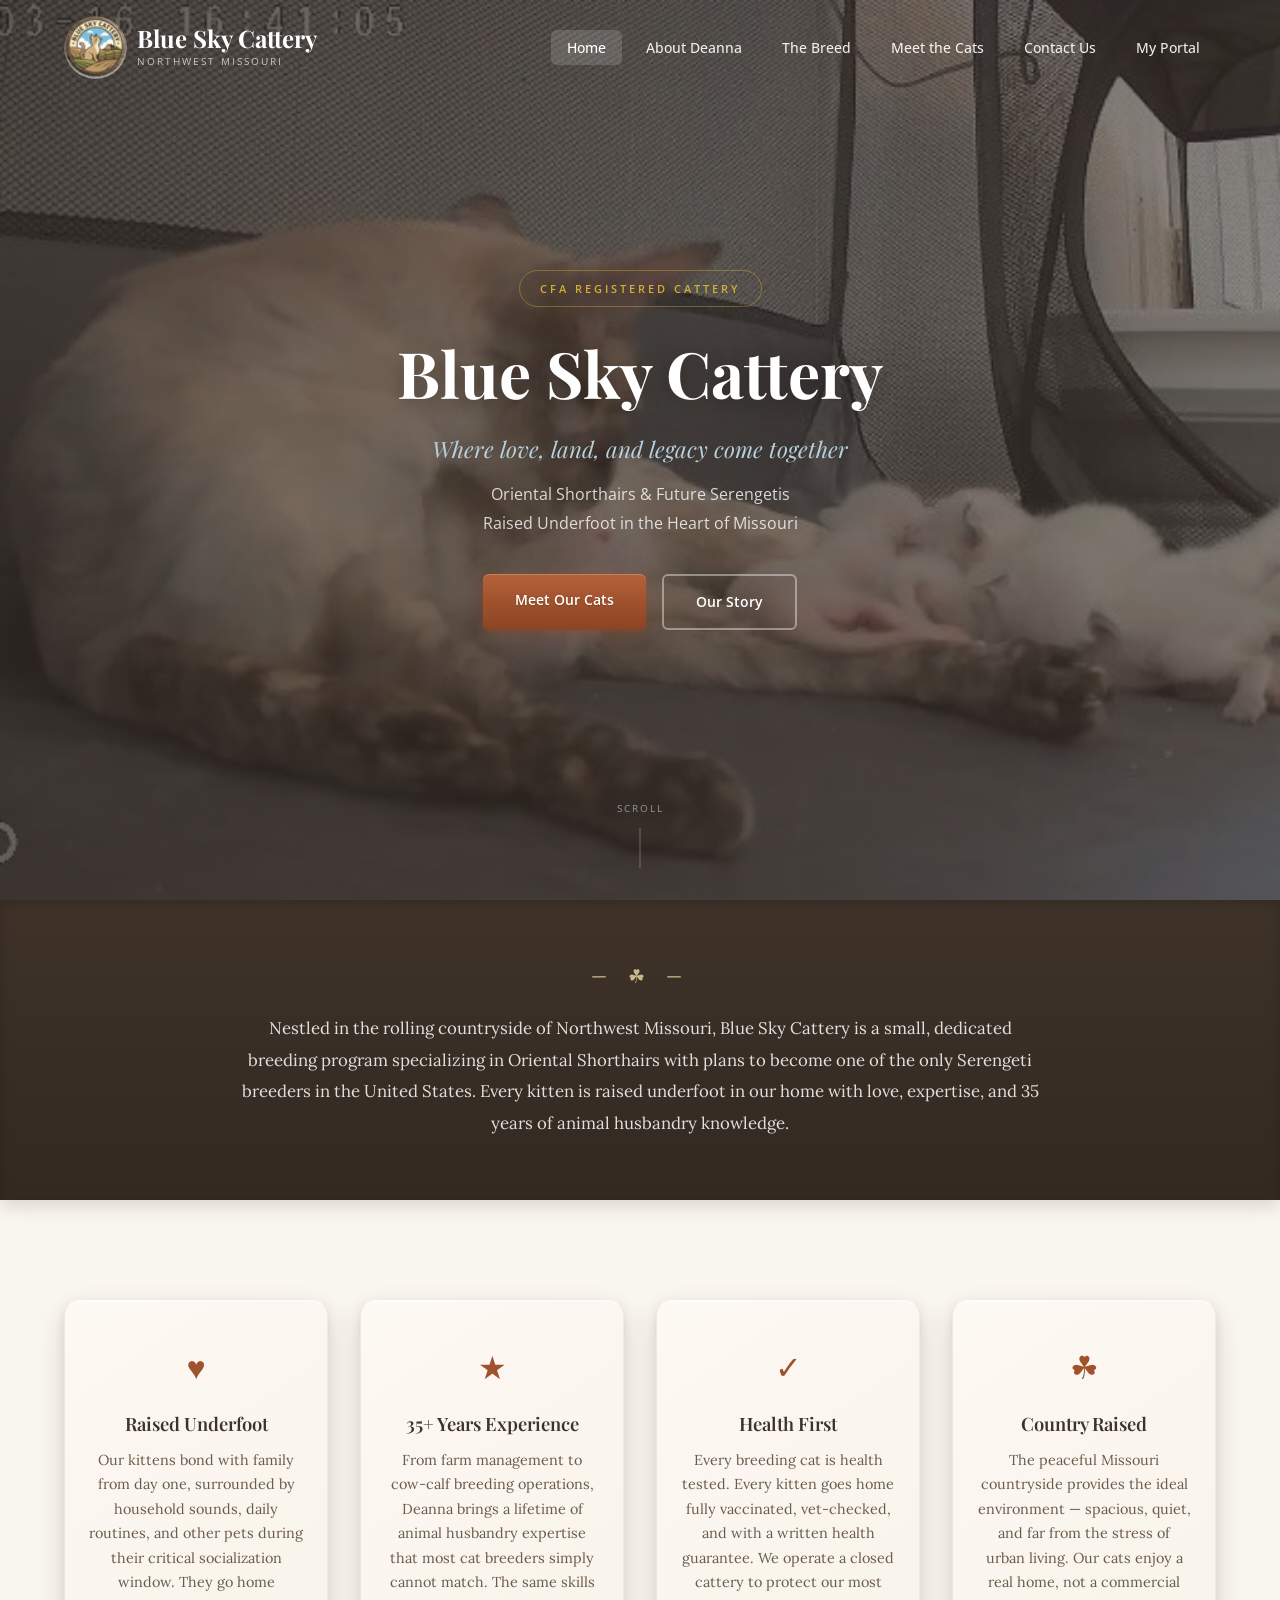
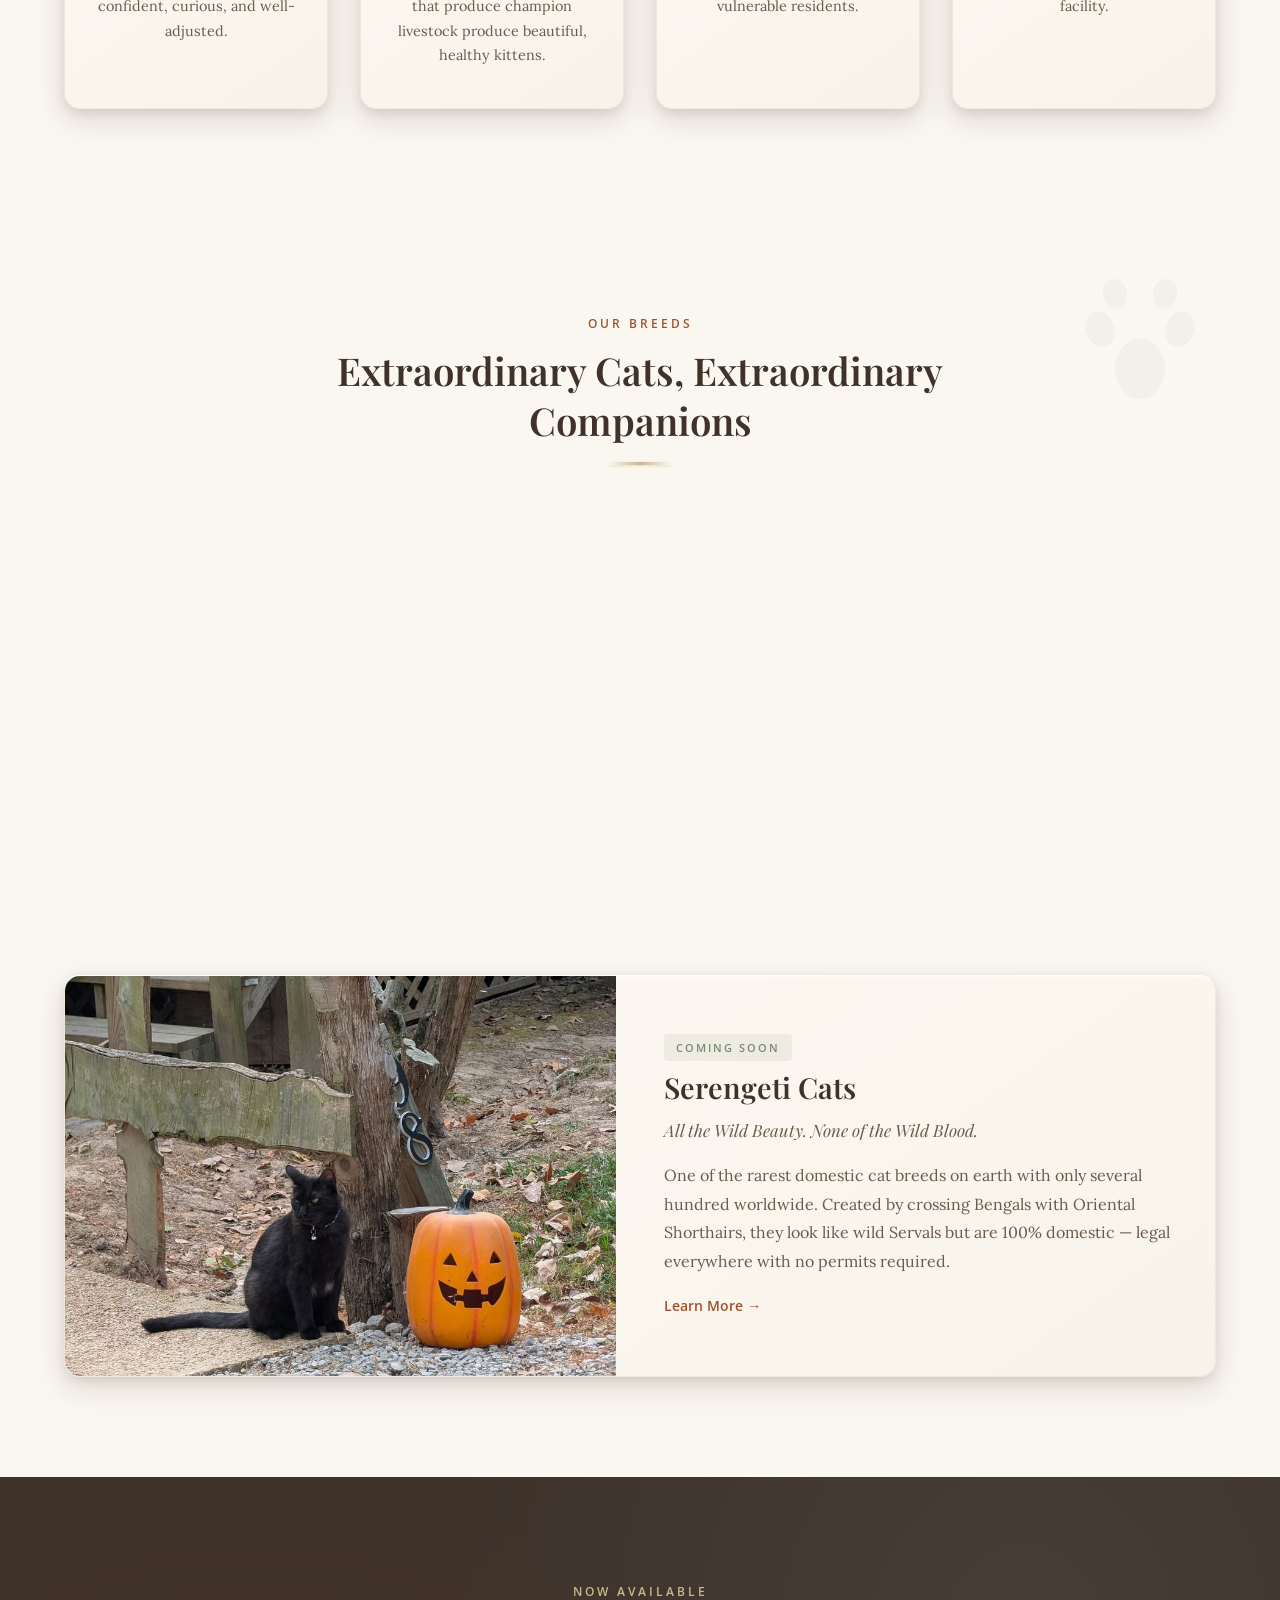
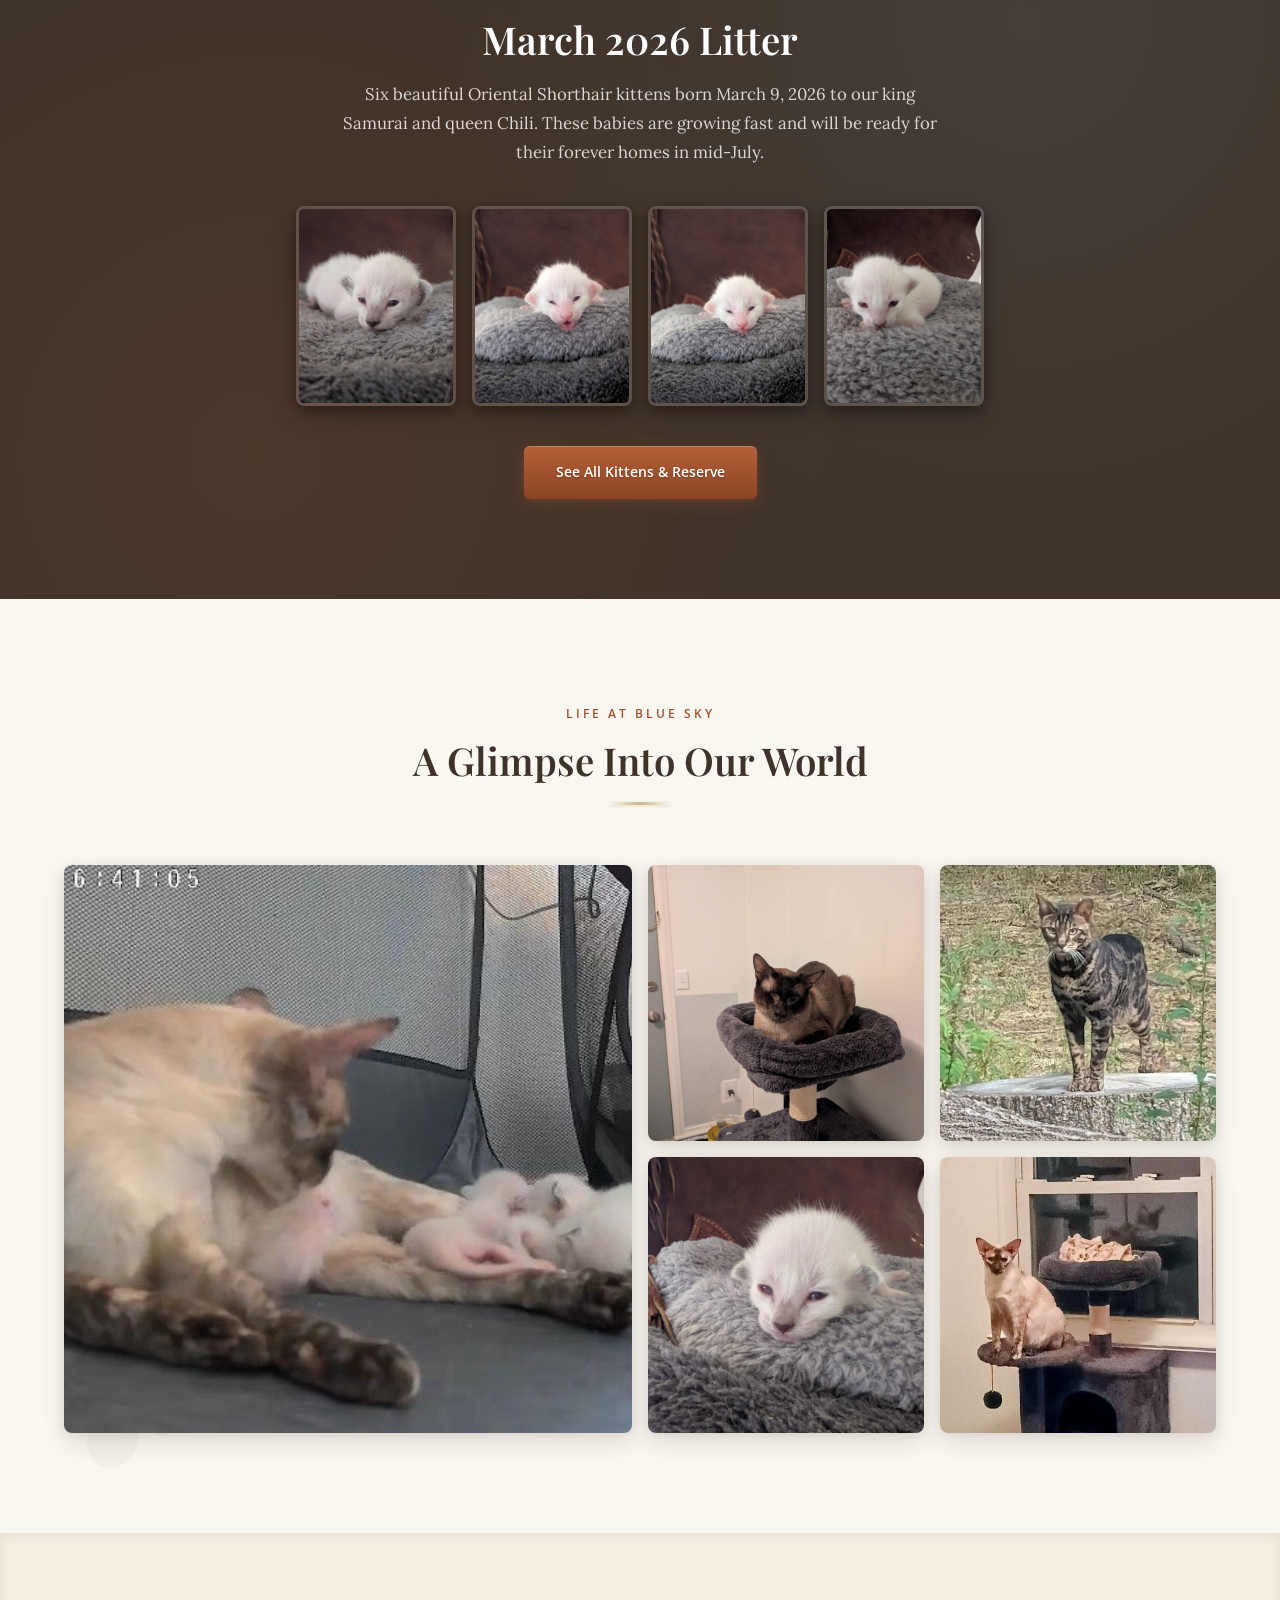
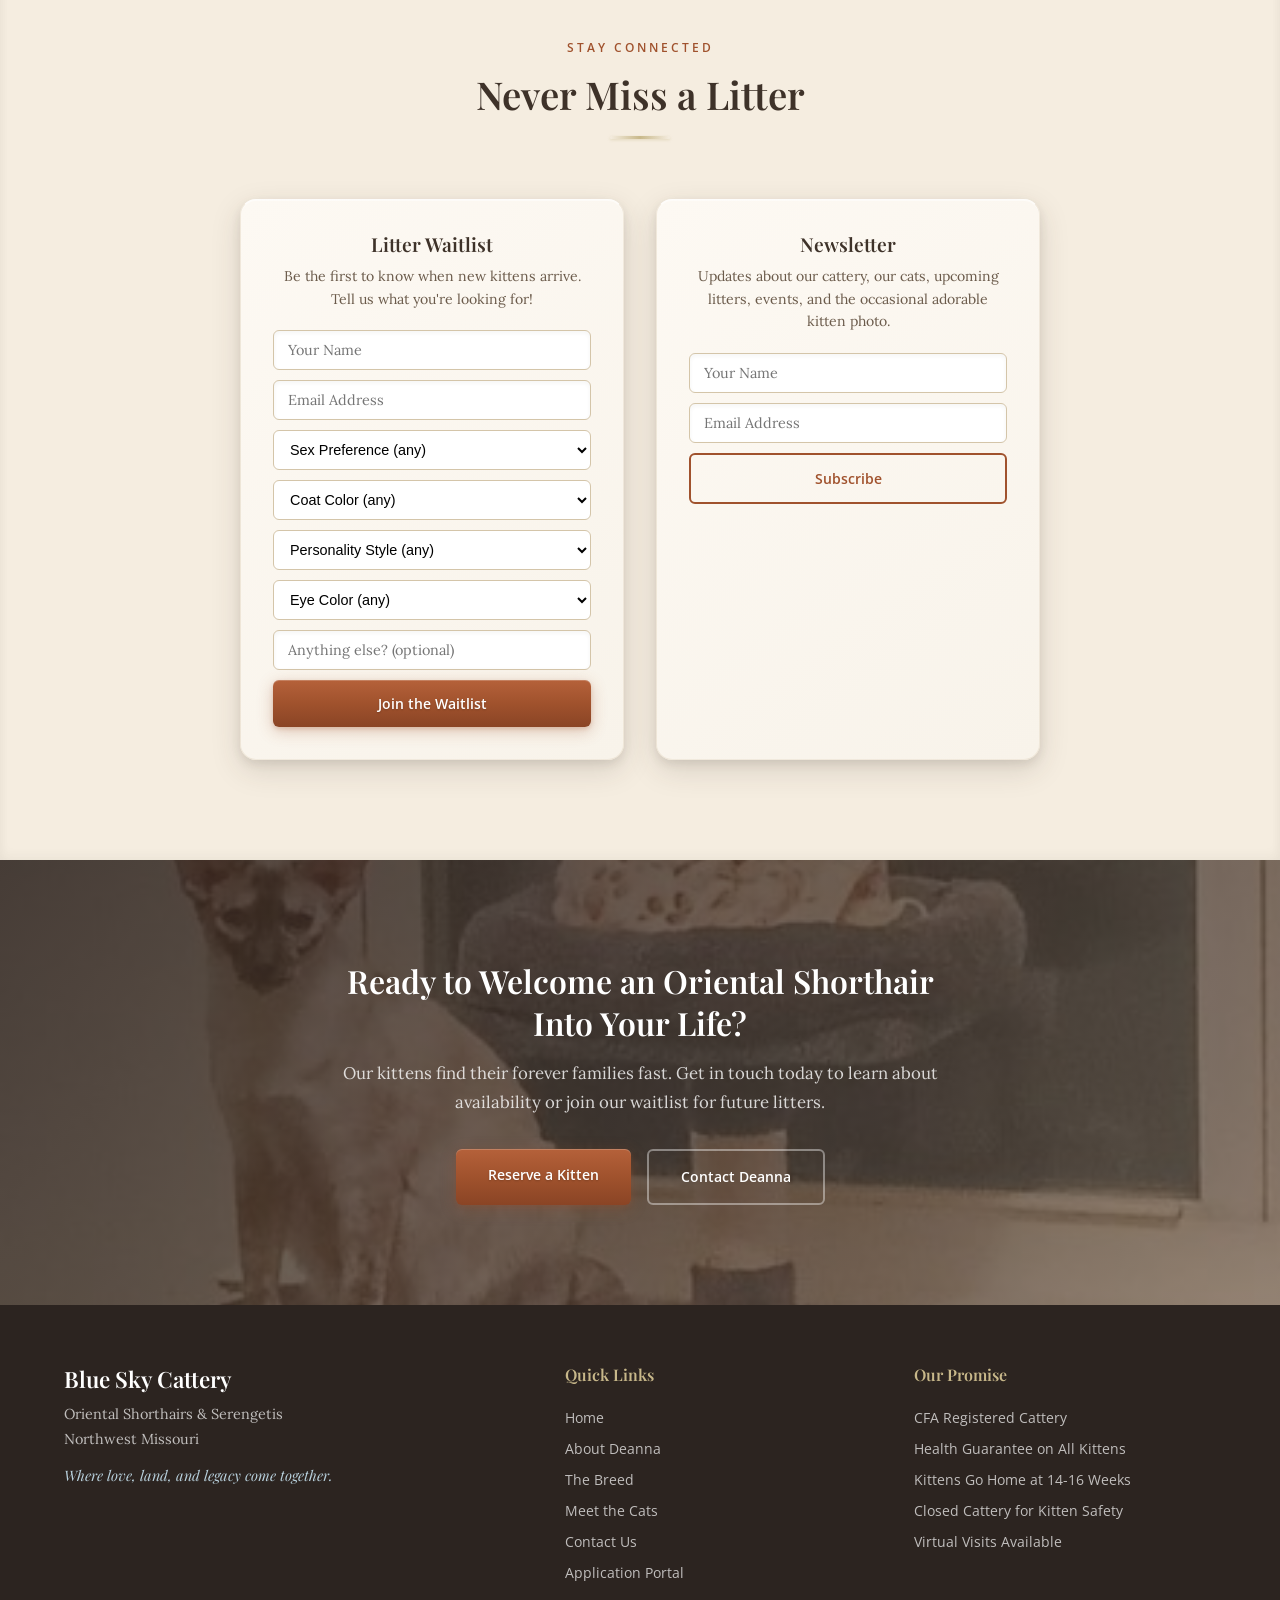
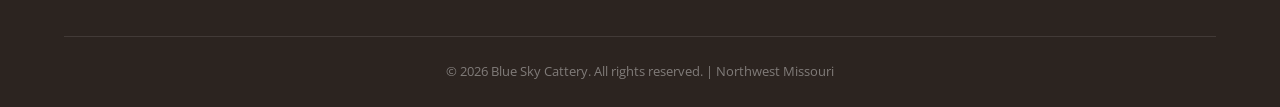
==== commit a530c943: "Fix scroll lock when closing profile modal via background click or X All three close methods now res" ====
--- a/index.html
+++ b/index.html
@@ -352,7 +352,7 @@
         </div>
     </footer>
 
-    <script src="script.js?v=12"></script>
+    <script src="script.js?v=13"></script>
 
 </body>
 </html>
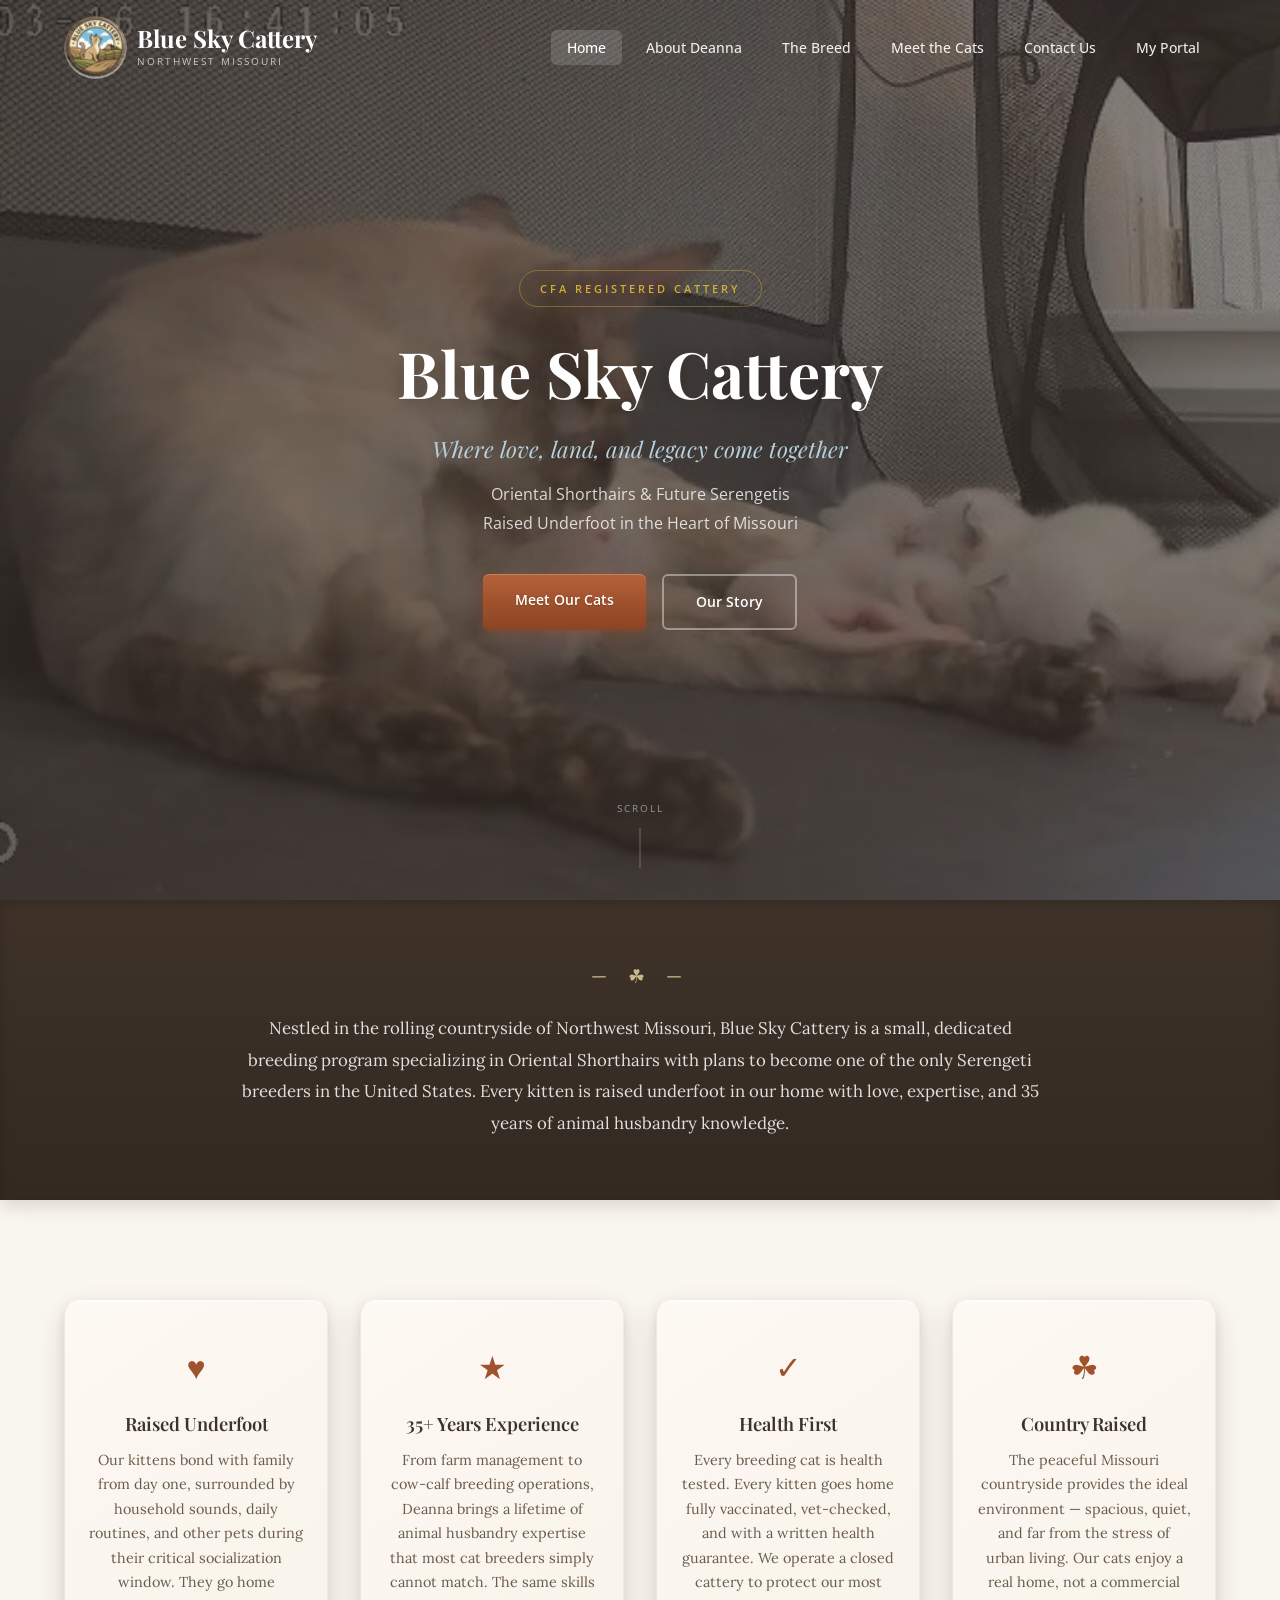
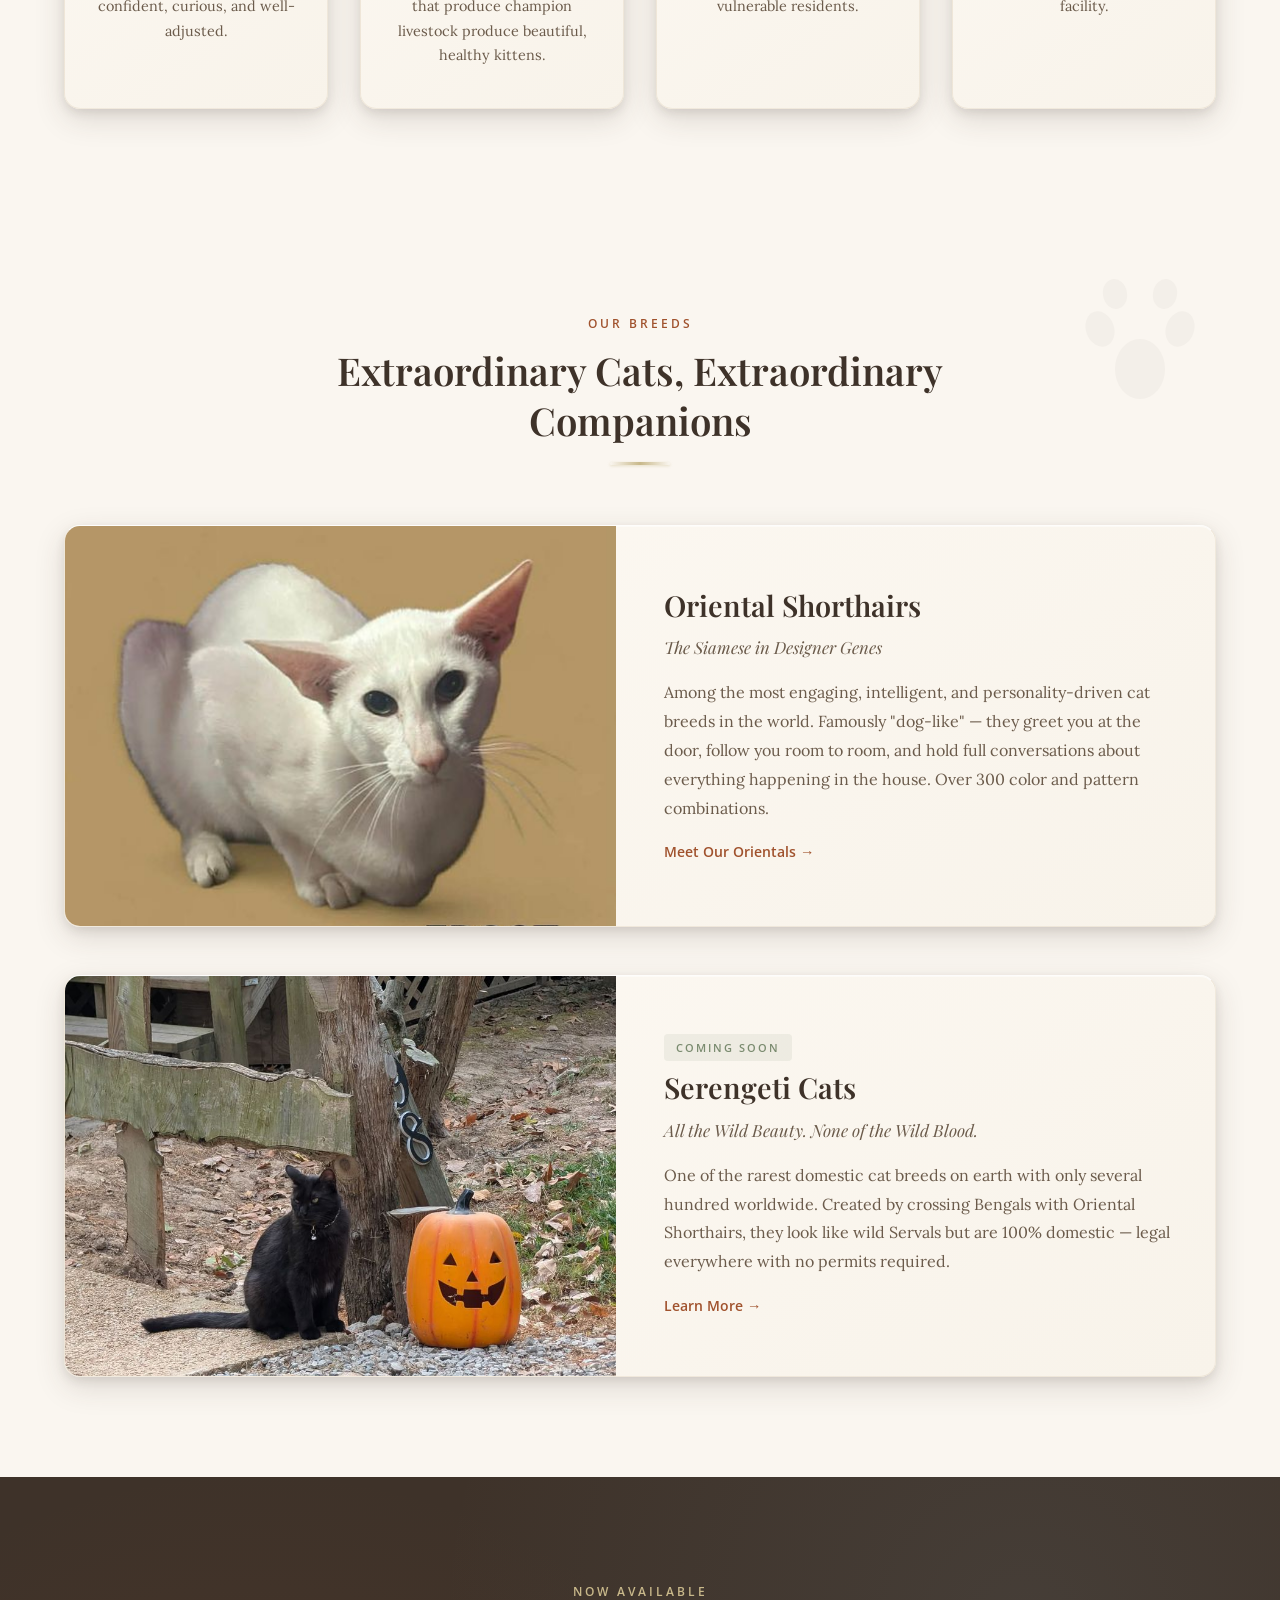
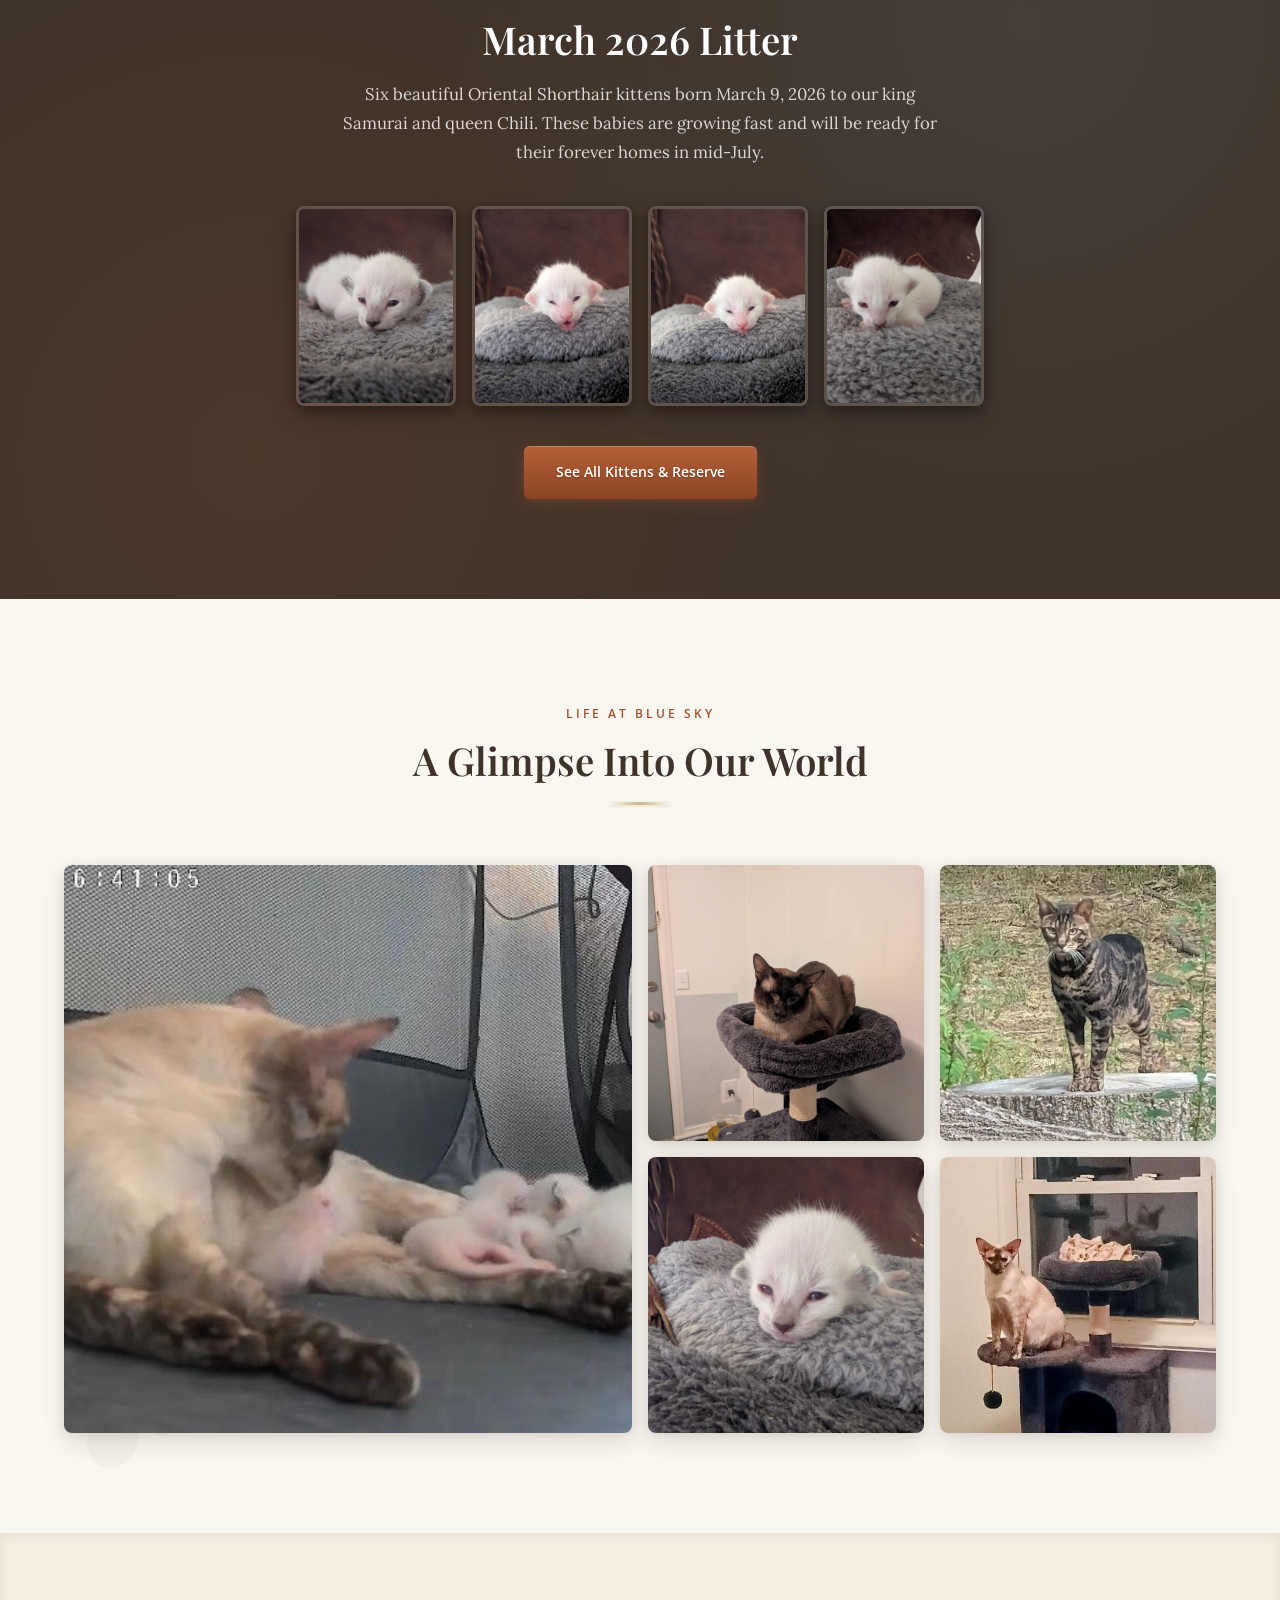
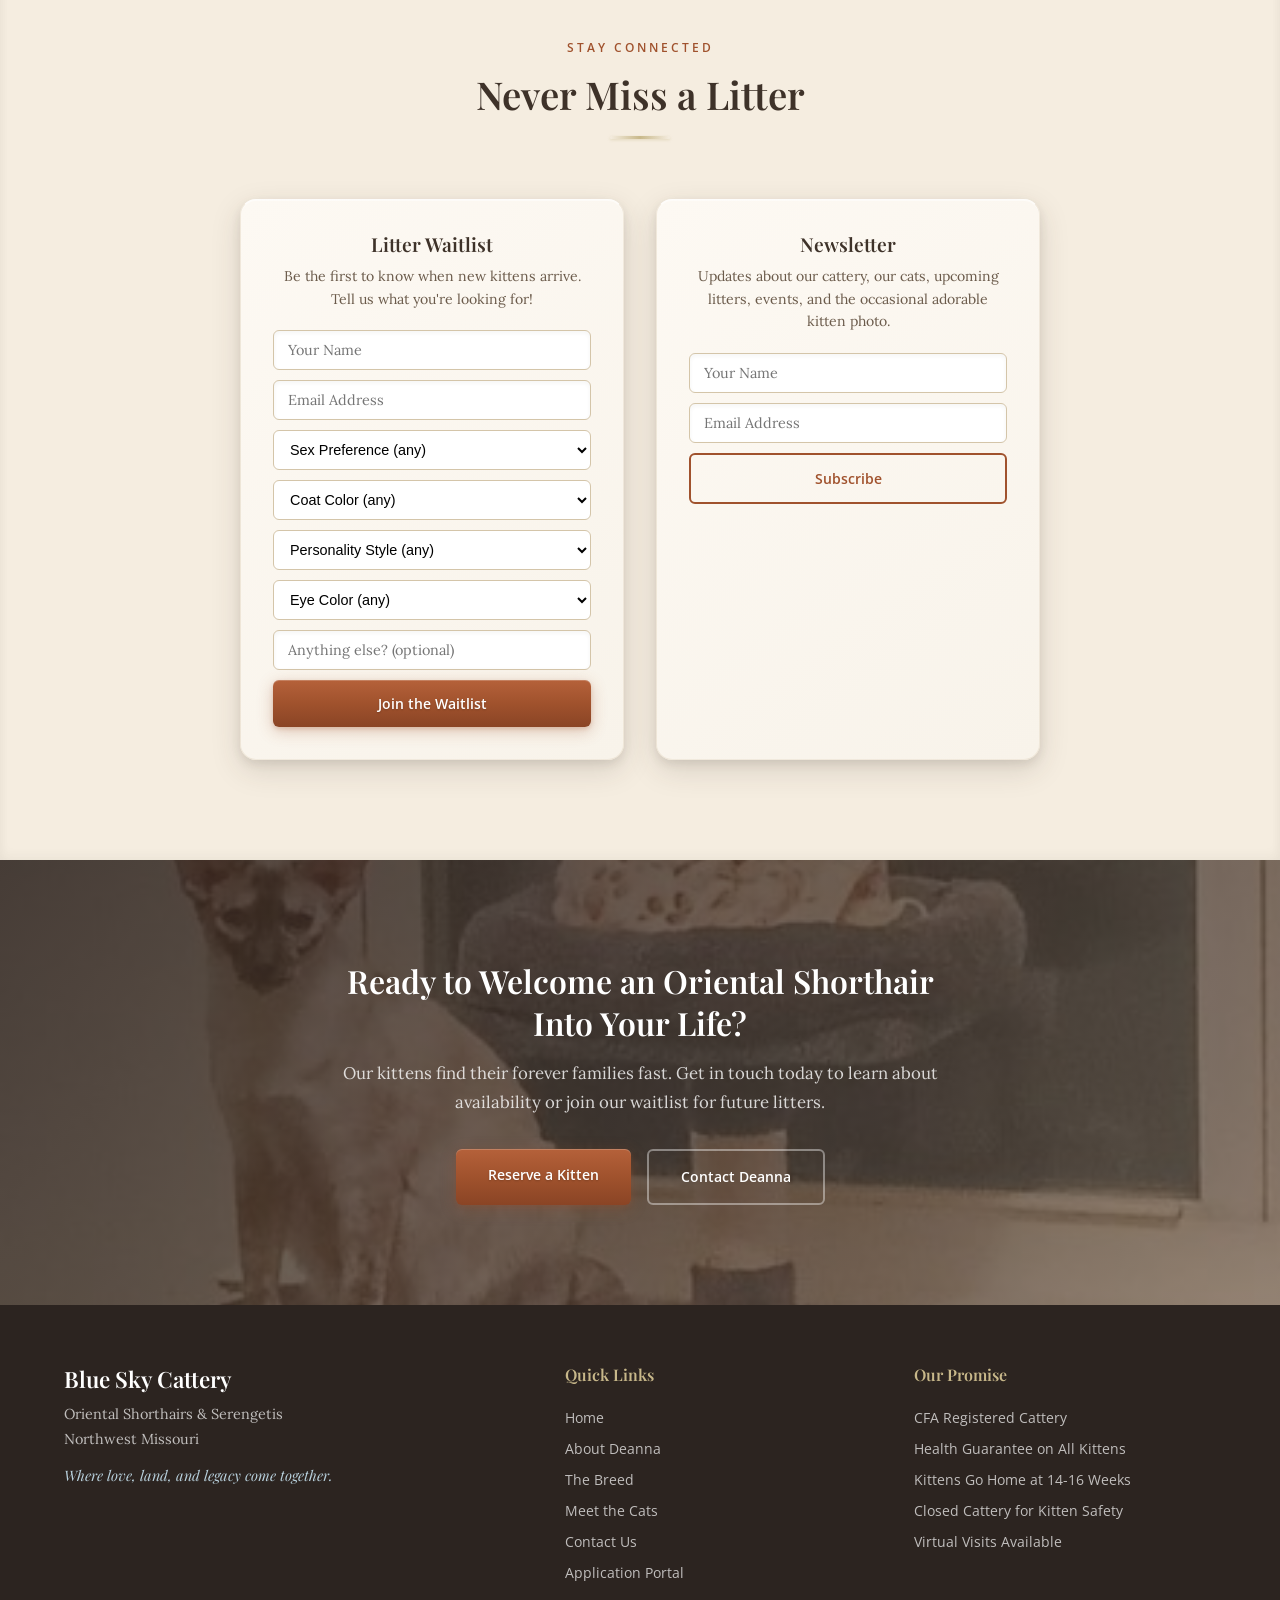
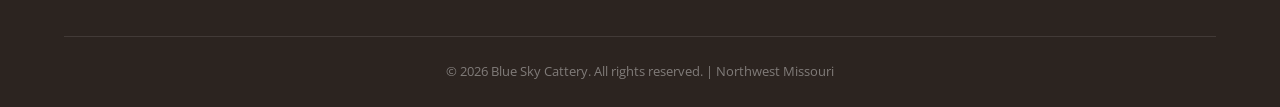
==== commit 01934768: "Fix reservation to use actual kitten names from database - Reservation modal now shows actual kitten" ====
--- a/index.html
+++ b/index.html
@@ -352,7 +352,7 @@
         </div>
     </footer>
 
-    <script src="script.js?v=13"></script>
+    <script src="script.js?v=14"></script>
 
 </body>
 </html>
